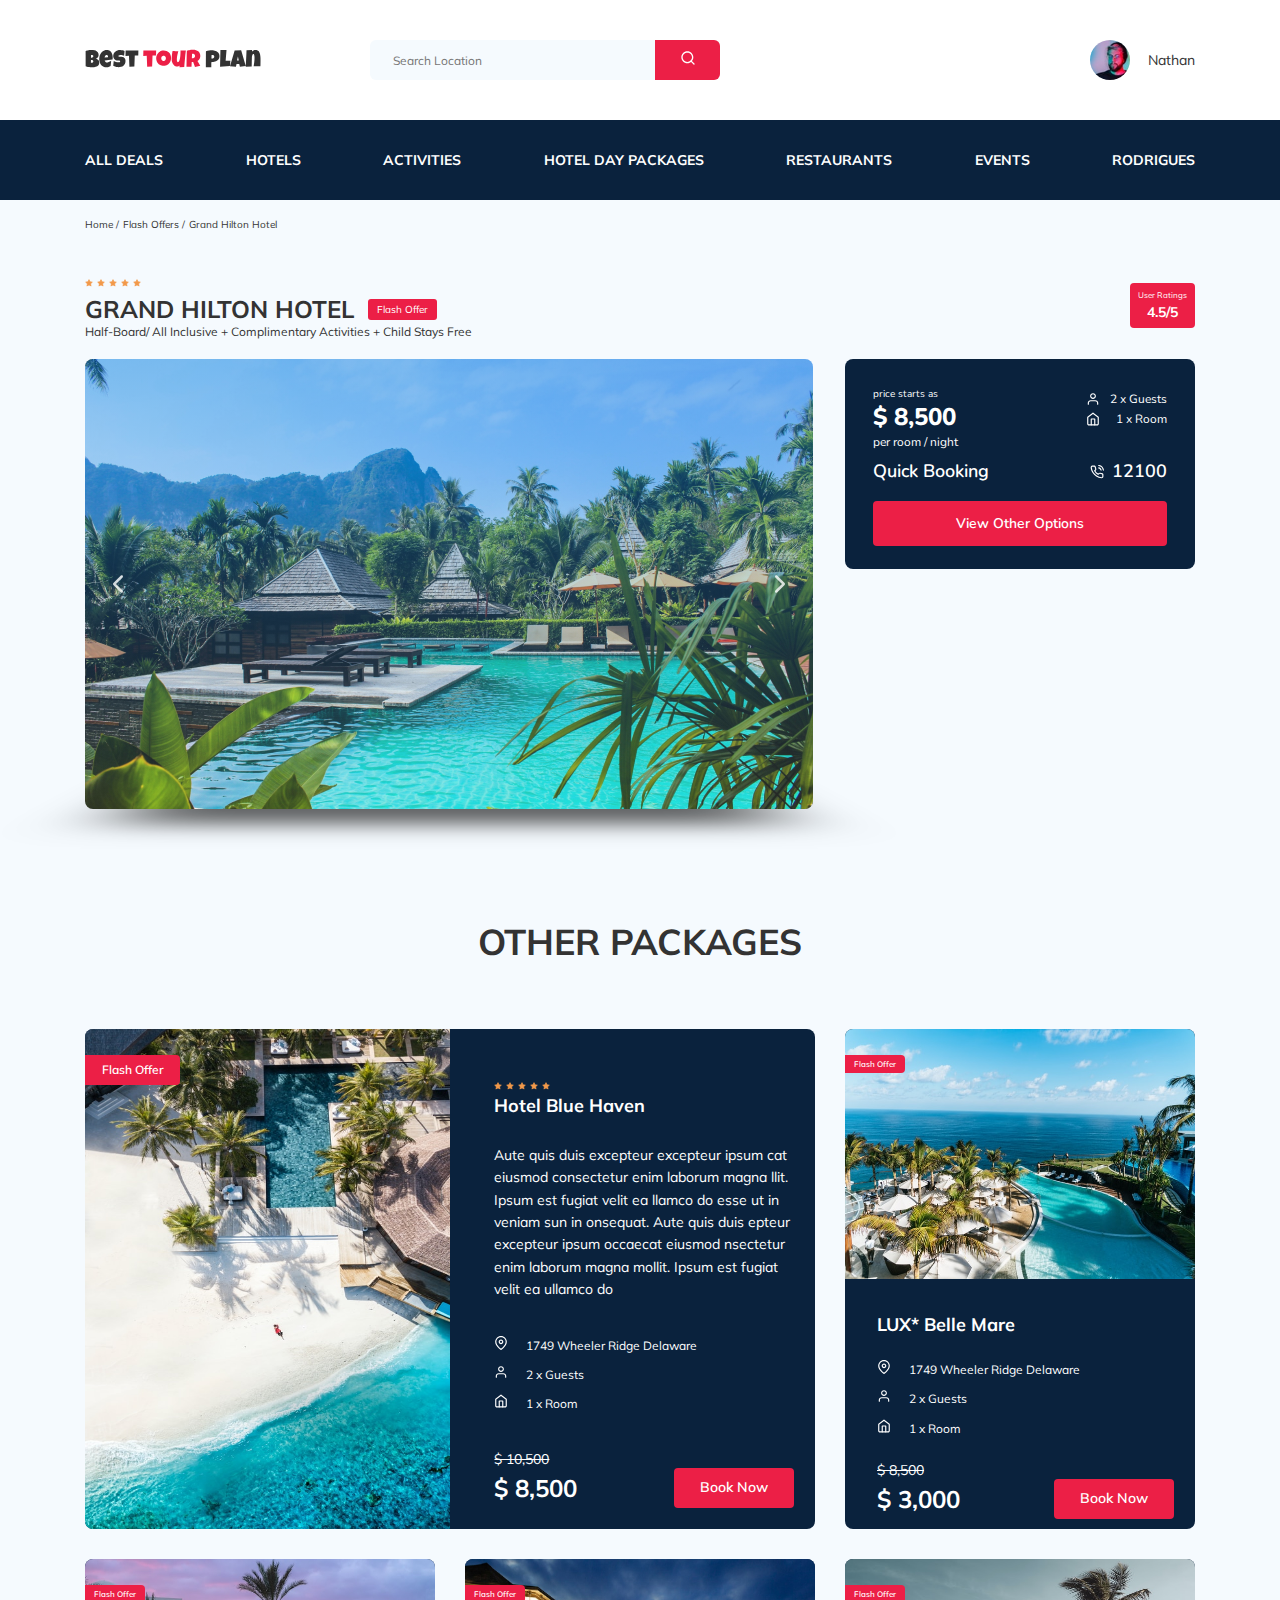
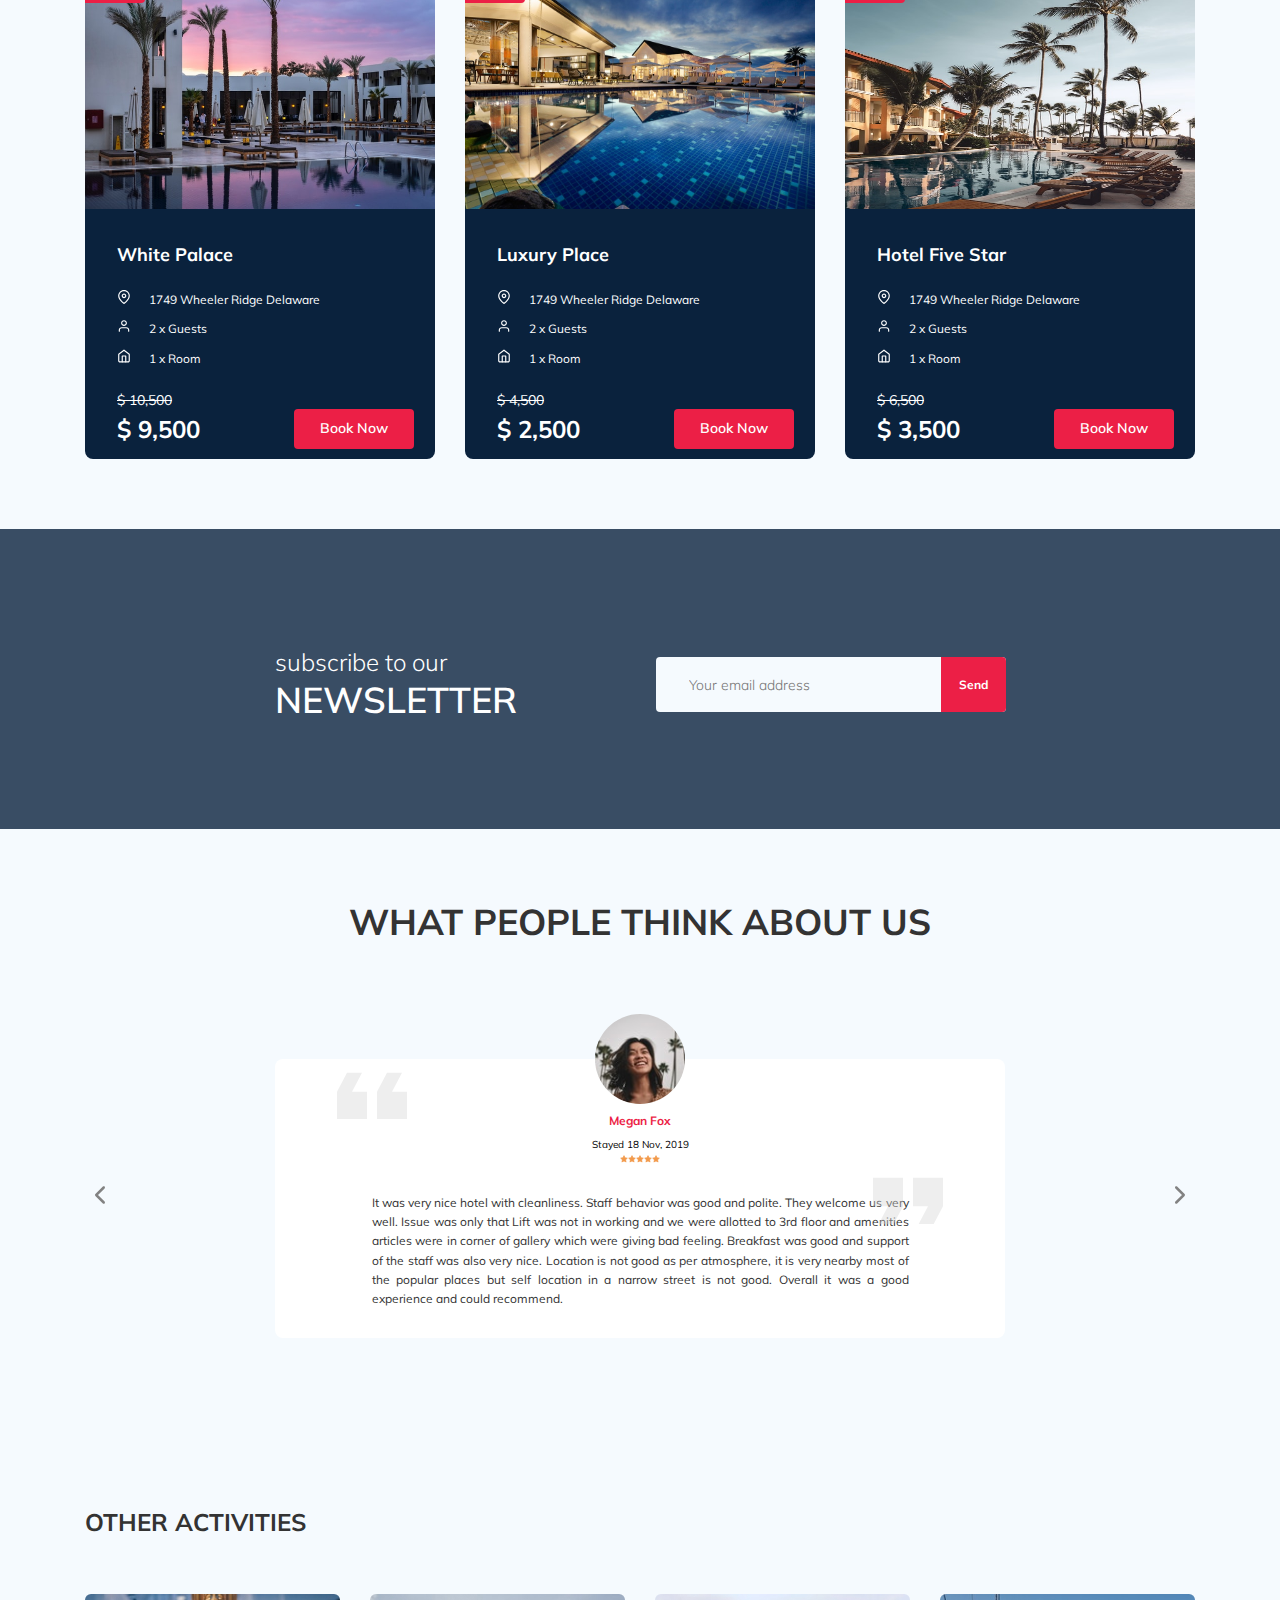
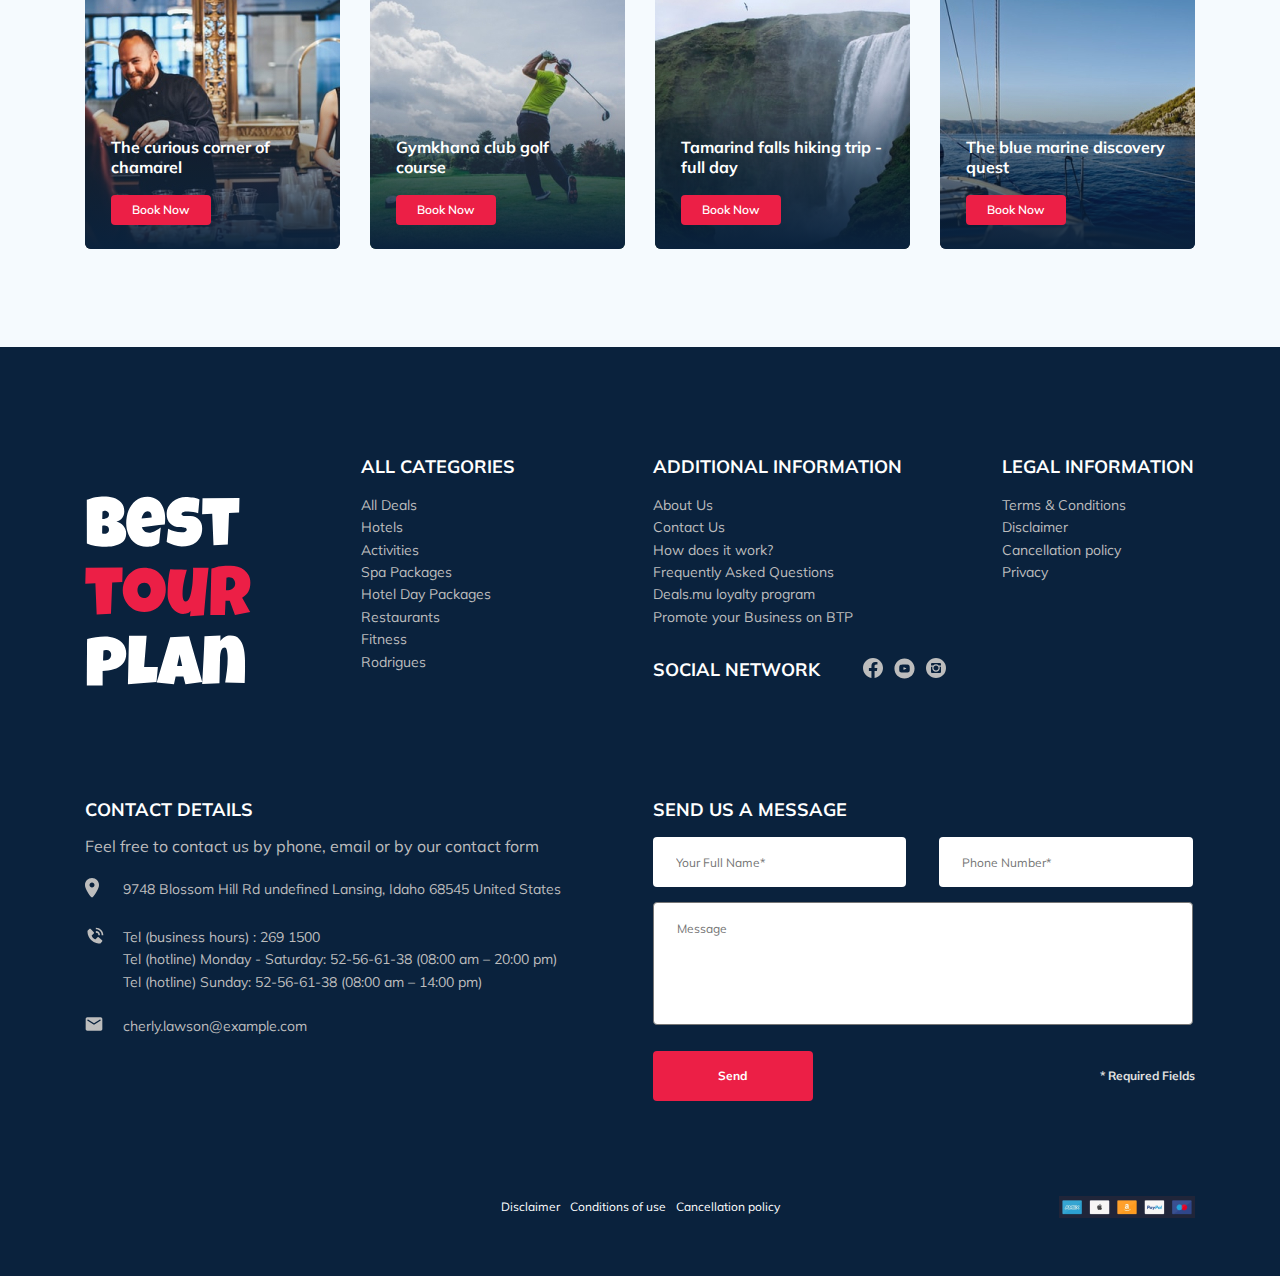
==== index.html @ 3e88f9c0 "create: created PHP mailer for newsletter subscr." ====
<!DOCTYPE html>
<html lang="en">
<head>
  <meta charset="UTF-8">
  <meta http-equiv="X-UA-Compatible" content="IE=edge">
  <meta name="viewport" content="width=device-width, initial-scale=1.0">
  <title>Best Tour Plan - Hotel booking</title>
  <link rel="preconnect" href="https://fonts.googleapis.com">
  <link rel="preconnect" href="https://fonts.gstatic.com" crossorigin>
  <link
    href="https://fonts.googleapis.com/css2?family=Comfortaa&family=Luckiest+Guy&family=Mulish:wght@300;400;600;700&family=Nunito:wght@400;600&display=swap"
    rel="stylesheet">
    <link rel="stylesheet" href="css/normalize.css">
    <link rel="stylesheet" href="css/swiper-bundle.min.css">
    <link rel="stylesheet" href="css/style.css">
</head>
<body>
  <header class="navbar navbar__mobile_fixed">
    <div class="container">
      <div class="navbar-top">
        <a href="index.html" class="logo">
          <img src="/img/horizontal-logo.svg" 
          alt="Logo: Best tour plan"  
          class="logo__image">
        </a>
        <form action="#" class="search navbar__search navbar__search--mobile_hidden">
          <input type="text" class="search__input" placeholder="Search Location">
          <button class="search__button">
            <img src="img/search.svg" alt="Icon: search" >
          </button>
        </form>
        <a href="#" class="user navbar__user navbar__user--mobile_hidden">
          <img src="img/user-avatar.jpg" alt="avatar: Nathan" class="user__avatar" >
          <span class="user__Name">Nathan</span>
        </a>
        <!-- /.user -->
        <button class="menu-button navbar__menu-button">
          <span class="menu-button__line"></span>
          <span class="menu-button__line"></span>
          <span class="menu-button__line"></span>
        </button>
      </div>
      <!-- /.navbar-top -->      
    </div>
    <!-- /.container -->
    <div class="navbar-bottom">
      <div class="container">
        <nav class="navbar-nav">
          <ul class="navbar-menu">
            <li class="navbar-menu__item navbar-menu__item--mobile_visible">
              <a href="#" class="user navbar__user navbar__user--mobile_visible">
                <img src="img/user-avatar.jpg" alt="avatar: Nathan" class="user__avatar">
                <span class="user__Name user__Name--mobile-menu">Nathan</span>
              </a>
            </li>
            <li class="navbar-menu__item navbar-menu__item--mobile_visible">
              <form action="#" class="search navbar__search navbar__search--mobile">
                <input type="text" class="search__input" placeholder="Search Location">
                <button class="search__button">
                  <img src="img/search.svg" alt="Icon: search">
                </button>
              </form>
            </li>
            <li class="navbar-menu__item"><a href="#" class="navbar-menu__link">All Deals</a></li>
            <li class="navbar-menu__item"><a href="#" class="navbar-menu__link">Hotels</a></li>
            <li class="navbar-menu__item"><a href="#" class="navbar-menu__link">Activities</a></li>
            <li class="navbar-menu__item"><a href="#" class="navbar-menu__link">Hotel Day Packages</a></li>
            <li class="navbar-menu__item"><a href="#" class="navbar-menu__link">Restaurants</a></li>
            <li class="navbar-menu__item"><a href="#" class="navbar-menu__link">Events</a></li>
            <li class="navbar-menu__item"><a href="#" class="navbar-menu__link">Rodrigues</a></li>
          </ul>
        </nav>
      </div>
    </div>
    <!-- /.navbar-bottom -->
  </header>
  <div class="container">
    <div class="breadcrump">
      <ul class="breadcrump-list">
        <li class="breadcrump-list__item">
          <a href="#" class="breadcrump-list__link">Home</a>
        </li>
        <li class="breadcrump-list__item">
          <a href="#" class="breadcrump-list__link">Flash Offers</a>
        </li>
        <li class="breadcrump-list__item">
          Grand Hilton Hotel
        </li>
      </ul>
    </div>
    <!-- /.breadcrump -->
    <section class="hotel">
      <div class="container hotel-container">
        <div class="hotel-info">
          <div class="hotel-info__text">
            <div class="hotel-wrapper">
              <div class="stars">
                <img src="/img/star.svg" alt="star">
                <img src="/img/star.svg" alt="star">
                <img src="/img/star.svg" alt="star">
                <img src="/img/star.svg" alt="star">
                <img src="/img/star.svg" alt="star">
              </div>
              <!-- /.stars -->
              <h1 class="hotel-name hotel-info__name">GRAND HILTON HOTEL</h1>
              <span class="offer hotel-info__offer">Flash Offer</span>              
            </div>
            <!-- /.hotel-wrapper -->
            <p class="hotel-description">Half-Board/ All Inclusive + Complimentary Activities + Child Stays Free</p>
          </div>
          <!-- /.hotel-info__text -->
          <div class="rating hotel-info__rating">
            <span class="rating-text">User Ratings</span>
            <span class="rating-count">4.5/5</span>
          </div>
          <!-- /.rating hotel-info__rating -->
        </div>
        <!-- /.hotel-info -->
        <div class="hotel-grid">
            <!-- Slider main container -->
            <div class="swiper hotel-slider hotel__slider">
              <!-- Additional required wrapper -->
              <div class="swiper-wrapper">
                <!-- Slides -->
                <div class="swiper-slide hotel-slider__item">
                  <img src="/img/slide-1.jpg" alt="slide" class="hotel-slider__img">
                </div>
                <div class="swiper-slide hotel-slider__item">
                  <img src="/img/slide-2.jpg" alt="slide" class="hotel-slider__img">
                </div>
                <div class="swiper-slide hotel-slider__item">
                  <img src="/img/slide-3.jpg" alt="slide" class="hotel-slider__img">
                </div>
                <div class="swiper-slide hotel-slider__item">
                  <img src="/img/slide-4.jpg" alt="slide" class="hotel-slider__img">
                </div>
                <div class="swiper-slide hotel-slider__item">
                  <img src="/img/slide-5.jpg" alt="slide" class="hotel-slider__img">
                </div>
              </div>            
              <!-- If we need navigation buttons -->
              <button class="hotel-slider__button hotel-slider__button--prev"></button>
              <button class="hotel-slider__button hotel-slider__button--next"></button>
            </div>
            <!-- ./swiper -->
            <div class="hotel-right">
              <div class="booking">
                <div class="booking__info">
                  <div class="booking__price">
                    <span class="booking__start">price starts as</span>
                    <strong class="booking__pricetag">$ 8,500</strong>
                    <span class="booking__per-room">per room / night</span>
                  </div>
                  <!-- /.booking__price -->
                  <div class="booking__room">
                    <div class="booking__details">
                      <img src="/img/user.svg" alt="icon: user" class="booking__icon">
                      <span class="booking__description">2 x Guests</span>
                    </div>
                    <div class="booking__details">
                      <img src="/img/home.svg" alt="icon: home" class="booking__icon">
                      <span class="booking__description">1 x Room</span>
                    </div>
                  </div>
                  <!-- /.booking__room -->
                </div>
                <!-- /.booking__info -->
                <div class="booking__call-center">
                  <span class="booking__heading">Quick Booking</span>
                  <a href="tel:12100" class="booking__number">
                    <img src="/img/phone-call.svg" alt="icon: phone">
                    <span class="booking__num">12100</span>
                  </a>
                </div>
                <!-- /.booking__call-center -->
                <button class="button booking__button">View Other Options</button>
              </div>
              <!-- /.booking -->
              <div class="map">
                <iframe
                  src="https://www.google.com/maps/embed?pb=!1m18!1m12!1m3!1d253137.8218412511!2d79.76397267862188!3d7.5445809909573!2m3!1f0!2f0!3f0!3m2!1i1024!2i768!4f13.1!3m3!1m2!1s0x3ae2c96110de8289%3A0x3fd7668bc2d85eb9!2sGrand%20Hilton%20Hotel!5e0!3m2!1sru!2sru!4v1665127250772!5m2!1sru!2sru"
                  width="100%" height="213" style="border:0;" allowfullscreen="" loading="lazy"
                  referrerpolicy="no-referrer-when-downgrade"></iframe>
              </div>
              <!-- /.map -->
            </div>
            <!-- /.hotel-right -->
          </div>
          <!-- /.hotel-grid -->
          
        </div>
        <!-- /.container hotel-container -->
    </section>
    <!-- /.hotel -->    
  </div>
  <!-- /.container --> 
  <section class="other-packages">
    <div class="container">
      <div class="packages">
        <h2 class="packages-title">other packages</h2>
        <div class="packages-wrapper">
          <div class="packages-element packages-double">
            <div class="packages-double__imagewrapper">              
            </div>
            <img src="/img/offer-1.jpg" alt="Flash Offer img" class="packages-double__big-image">
            <div class="packages-double__information">
              <div class="packages-double__stars">
                <img src="/img/star.svg" alt="star">
                <img src="/img/star.svg" alt="star">
                <img src="/img/star.svg" alt="star">
                <img src="/img/star.svg" alt="star">
                <img src="/img/star.svg" alt="star">
              </div>              
              <!-- /.packages-double__stars -->
              <h3 class="packages-double__title">Hotel Blue Haven</h3>
              <p class="packages-double__description">Aute quis duis excepteur excepteur ipsum cat eiusmod consectetur enim laborum magna llit. Ipsum est fugiat velit ea
              llamco do esse ut in veniam sun in onsequat. Aute quis duis epteur excepteur ipsum occaecat eiusmod nsectetur enim
              laborum magna mollit. Ipsum est fugiat velit ea ullamco do</p>
              <div class="packages-double__room">
                <div class="packages-element__details">
                  <img src="/img/map-pin.svg" alt="icon: user" class="packages-element__icon">
                  <span class="packages-element__text">1749 Wheeler Ridge Delaware</span>
                </div>
                <div class="packages-element__details">
                  <img src="/img/user.svg" alt="icon: user" class="packages-element__icon">
                  <span class="packages-element__text">2 x Guests</span>
                </div>
                <div class="packages-element__details">
                  <img src="/img/home.svg" alt="icon: home" class="packages-element__icon">
                  <span class="packages-element__text">1 x Room</span>
                </div>
              </div>
              <!-- /.packages-double__room -->
              <span class="packages-element__old-price">$ 10,500</span>
              <div class="packages-element__bookNow">
                <span class="packages-element__price">$ 8,500</span>
                <button class="packages-element__button">Book Now</button>
              </div>
              <!-- /.packages-element__bookNow -->
            </div>
            <!-- /.packages-double__information -->
          </div>
          <!-- /.packages-element packages-double -->
          <div class="packages-element packages-brief">
            <div class="package-brief__imgwrapper">
              <img src="/img/offer-2.jpg" alt="Flash Offer img" class="packages-brief__image">
            </div>            
            <div class="packages-brief__information">
              <div class="packages-brief__stars">
                <img src="/img/star.svg" alt="star">
                <img src="/img/star.svg" alt="star">
                <img src="/img/star.svg" alt="star">
                <img src="/img/star.svg" alt="star">
                <img src="/img/star.svg" alt="star">
              </div>
              <!-- /.packages-brief__stars -->
              <h3 class="packages-brief__title">LUX* Belle Mare</h3>
              <p class="packages-brief__description">Aute quis duis excepteur excepteur ipsum cat eiusmod consectetur enim laborum
                magna llit. Ipsum est fugiat velit ea
                llamco do esse ut in veniam sun in onsequat. Aute quis duis epteur excepteur ipsum occaecat eiusmod nsectetur enim
                laborum magna mollit. Ipsum est fugiat velit ea ullamco do</p>
              <div class="packages-brief__room">
                <div class="packages-element__details">
                  <img src="/img/map-pin.svg" alt="icon: user" class="packages-element__icon">
                  <span class="packages-element__text">1749 Wheeler Ridge Delaware</span>
                </div>
                <div class="packages-element__details">
                  <img src="/img/user.svg" alt="icon: user" class="packages-element__icon">
                  <span class="packages-element__text">2 x Guests</span>
                </div>
                <div class="packages-element__details">
                  <img src="/img/home.svg" alt="icon: home" class="packages-element__icon">
                  <span class="packages-element__text">1 x Room</span>
                </div>
              </div>
              <!-- /.packages-brief__room -->
              <span class="packages-element__old-price">$ 8,500</span>
              <div class="packages-element__bookNow">
                <span class="packages-element__price">$ 3,000</span>
                <button class="packages-element__button">Book Now</button>
              </div>
              <!-- /.packages-element__bookNow -->
            </div>
            <!-- /.packages-brief__information -->
          </div>
          <div class="packages-element packages-brief">
            <div class="package-brief__imgwrapper">
              <img src="/img/offer-3.jpg" alt="Flash Offer img" class="packages-brief__image">
            </div>                        
            <div class="packages-brief__information">
              <div class="packages-brief__stars">
                <img src="/img/star.svg" alt="star">
                <img src="/img/star.svg" alt="star">
                <img src="/img/star.svg" alt="star">
                <img src="/img/star.svg" alt="star">
                <img src="/img/star.svg" alt="star">
              </div>
              <!-- /.packages-brief__stars -->
              <h3 class="packages-brief__title">White Palace</h3>
              <p class="packages-brief__description">Aute quis duis excepteur excepteur ipsum cat eiusmod consectetur enim laborum
                magna llit. Ipsum est fugiat velit ea
                llamco do esse ut in veniam sun in onsequat. Aute quis duis epteur excepteur ipsum occaecat eiusmod nsectetur enim
                laborum magna mollit. Ipsum est fugiat velit ea ullamco do</p>
              <div class="packages-brief__room">
                <div class="packages-element__details">
                  <img src="/img/map-pin.svg" alt="icon: user" class="packages-element__icon">
                  <span class="packages-element__text">1749 Wheeler Ridge Delaware</span>
                </div>
                <div class="packages-element__details">
                  <img src="/img/user.svg" alt="icon: user" class="packages-element__icon">
                  <span class="packages-element__text">2 x Guests</span>
                </div>
                <div class="packages-element__details">
                  <img src="/img/home.svg" alt="icon: home" class="packages-element__icon">
                  <span class="packages-element__text">1 x Room</span>
                </div>
              </div>
              <!-- /.packages-brief__room -->
              <span class="packages-element__old-price">$ 10,500</span>
              <div class="packages-element__bookNow">
                <span class="packages-element__price">$ 9,500</span>
                <button class="packages-element__button">Book Now</button>
              </div>
              <!-- /.packages-element__bookNow -->
            </div>
            <!-- /.packages-brief__information -->
          </div>
          <div class="packages-element packages-brief">
            <div class="package-brief__imgwrapper">
              <img src="/img/offer-4.jpg" alt="Flash Offer img" class="packages-brief__image">
            </div>            
            <div class="packages-brief__information">
              <div class="packages-brief__stars">
                <img src="/img/star.svg" alt="star">
                <img src="/img/star.svg" alt="star">
                <img src="/img/star.svg" alt="star">
                <img src="/img/star.svg" alt="star">
                <img src="/img/star.svg" alt="star">
              </div>
              <!-- /.packages-brief__stars -->
              <h3 class="packages-brief__title">Luxury Place</h3>
              <p class="packages-brief__description">Aute quis duis excepteur excepteur ipsum cat eiusmod consectetur enim laborum
                magna llit. Ipsum est fugiat velit ea
                llamco do esse ut in veniam sun in onsequat. Aute quis duis epteur excepteur ipsum occaecat eiusmod nsectetur enim
                laborum magna mollit. Ipsum est fugiat velit ea ullamco do</p>
              <div class="packages-brief__room">
                <div class="packages-element__details">
                  <img src="/img/map-pin.svg" alt="icon: user" class="packages-element__icon">
                  <span class="packages-element__text">1749 Wheeler Ridge Delaware</span>
                </div>
                <div class="packages-element__details">
                  <img src="/img/user.svg" alt="icon: user" class="packages-element__icon">
                  <span class="packages-element__text">2 x Guests</span>
                </div>
                <div class="packages-element__details">
                  <img src="/img/home.svg" alt="icon: home" class="packages-element__icon">
                  <span class="packages-element__text">1 x Room</span>
                </div>
              </div>
              <!-- /.packages-brief__room -->
              <span class="packages-element__old-price">$ 4,500</span>
              <div class="packages-element__bookNow">
                <span class="packages-element__price">$ 2,500</span>
                <button class="packages-element__button">Book Now</button>
              </div>
              <!-- /.packages-element__bookNow -->
            </div>
            <!-- /.packages-brief__information -->
          </div>
          <div class="packages-element packages-brief">
            <div class="package-brief__imgwrapper">
              <img src="/img/offer-5.jpg" alt="Flash Offer img" class="packages-brief__image">
            </div>            
            <div class="packages-brief__information">
              <div class="packages-brief__stars">
                <img src="/img/star.svg" alt="star">
                <img src="/img/star.svg" alt="star">
                <img src="/img/star.svg" alt="star">
                <img src="/img/star.svg" alt="star">
                <img src="/img/star.svg" alt="star">
              </div>
              <!-- /.packages-brief__stars -->
              <h3 class="packages-brief__title">Hotel Five Star</h3>
              <p class="packages-brief__description">Aute quis duis excepteur excepteur ipsum cat eiusmod consectetur enim laborum
                magna llit. Ipsum est fugiat velit ea
                llamco do esse ut in veniam sun in onsequat. Aute quis duis epteur excepteur ipsum occaecat eiusmod nsectetur enim
                laborum magna mollit. Ipsum est fugiat velit ea ullamco do</p>
              <div class="packages-brief__room">
                <div class="packages-element__details">
                  <img src="/img/map-pin.svg" alt="icon: user" class="packages-element__icon">
                  <span class="packages-element__text">1749 Wheeler Ridge Delaware</span>
                </div>
                <div class="packages-element__details">
                  <img src="/img/user.svg" alt="icon: user" class="packages-element__icon">
                  <span class="packages-element__text">2 x Guests</span>
                </div>
                <div class="packages-element__details">
                  <img src="/img/home.svg" alt="icon: home" class="packages-element__icon">
                  <span class="packages-element__text">1 x Room</span>
                </div>
              </div>
              <!-- /.packages-brief__room -->
              <span class="packages-element__old-price">$ 6,500</span>
              <div class="packages-element__bookNow">
                <span class="packages-element__price">$ 3,500</span>
                <button class="packages-element__button">Book Now</button>
              </div>
              <!-- /.packages-element__bookNow -->
            </div>
            <!-- /.packages-brief__information -->
          </div>        
        </div>
        <!-- /.packages-wrapper -->
      </div>
      <!-- /.packages -->
      
    </div>
    <!-- /.container -->
  </section>
  <!-- /.packages -->

  <section class="newsletter" data-parallax="scroll" data-image-src="../img/newsletter-bg.jpg">
    <div class="newsletter-wrapper"> 
      <h2 class="newsletter-title">
        subscribe to our
        <span class="newsletter-title__strong">
          newsletter
        </span>
      </h2>
      <!-- /.newsletter-title -->
      <form action="subscribe.php" method="post" class="subscribe newsletter__subscribe">
        <input type="text" class="subscribe__input" placeholder="Your email address" name="email">
        <button class="subscribe__button">
          Send
        </button>
      </form>
    </div>
    <!-- /.newsletter-wrapper -->
  </section>
  <!-- /.newsletter -->
  <section class="reviews">
    <div class="container">
      <h2 class="reviews__title">What people think about us</h2>
      <div class="swiper reviews-slider">
        <div class="swiper-wrapper">
          <!-- Slides -->
          <div class="swiper-slide">
            <div class="reviews-slider__item">
              <div class="reviews-slider__profile">
                <img src="img/reviews-avatar-1.jpg" alt="Photo: Megan Fox" class="reviews-slider__avatar">
                <h3 class="reviews-slider__username">Megan Fox</h3>                
                <span class="reviews-slider__date">Stayed 18 Nov, 2019</span>
                <div class="reviews-slider__rating">
                  <img src="/img/star.svg" alt="star">
                  <img src="/img/star.svg" alt="star">
                  <img src="/img/star.svg" alt="star">
                  <img src="/img/star.svg" alt="star">
                  <img src="/img/star.svg" alt="star">
                </div>
                <!-- /.reviews-slider__rating -->
              </div>
              <!-- /.reviews-slider__profile -->
              <p class="reviews-slider__text">
                It was very nice hotel with cleanliness. Staff behavior was good and polite. They welcome us very well. Issue was only
                that Lift was not in working and we were allotted to 3rd floor and amenities articles were in corner of gallery which
                were giving bad feeling. Breakfast was good and support of the staff was also very nice. Location is not good as per
                atmosphere, it is very nearby most of the popular places but self location in a narrow street is not good. Overall it
                was a good experience and could recommend.
              </p>
            </div>
            <!-- /.reviews-slider__item -->
          </div>
          <!-- /.swiper-slide -->
          <div class="swiper-slide">
            <div class="reviews-slider__item">
            <div class="reviews-slider__profile">
              <img src="img/reviews-avatar-2.jpg" alt="Photo: Brown McFloy" class="reviews-slider__avatar">
              <h3 class="reviews-slider__username">Brown McFloy</h3>
              <span class="reviews-slider__date">Stayed 15 Jan, 2020</span>
              <div class="reviews-slider__rating">
                <img src="/img/star.svg" alt="star">
                <img src="/img/star.svg" alt="star">
                <img src="/img/star.svg" alt="star">
                <img src="/img/star.svg" alt="star">
                <img src="/img/star.svg" alt="star">
              </div>
              <!-- /.reviews-slider__rating -->
            </div>
            <!-- /.reviews-slider__profile -->
            <p class="reviews-slider__text">
              Lorem, ipsum dolor sit amet consectetur adipisicing elit. Dolorem minus architecto expedita doloribus sed sapiente unde omnis rem, delectus aliquid reiciendis dicta quam! Dolores ex vero doloribus autem, eum eligendi iusto aspernatur veniam aut alias soluta rem ea, aperiam atque hic temporibus a? Adipisci deserunt deleniti alias aliquid repellat architecto illo. Placeat quo quaerat architecto, ea adipisci, dicta commodi explicabo beatae repellendus odit mollitia nostrum dolores expedita quae deleniti praesentium aperiam quidem nihil fugiat, a exercitationem. Atque tempore consequuntur pariatur rerum sequi, voluptatem temporibus odit sunt eius esse quam aut tenetur? Possimus dolorum aut iste praesentium nobis ipsa, dolorem reiciendis.
            </p>
          </div>
          <!-- /.reviews-slider__item -->
        </div>
        <!-- /.swiper-slide -->
          <div class="swiper-slide">
            <div class="reviews-slider__item">
              <div class="reviews-slider__profile">
                <img src="img/reviews-avatar-3.jpg" alt="Photo: Elizabette Grey" class="reviews-slider__avatar">
                <h3 class="reviews-slider__username">Elizabette Grey</h3>
                <span class="reviews-slider__date">Stayed 23 Aug, 2022</span>
                <div class="reviews-slider__rating">
                  <img src="/img/star.svg" alt="star">
                  <img src="/img/star.svg" alt="star">
                  <img src="/img/star.svg" alt="star">
                  <img src="/img/star.svg" alt="star">
                  <img src="/img/star.svg" alt="star">
                </div>
                <!-- /.reviews-slider__rating -->
              </div>
              <!-- /.reviews-slider__profile -->
              <p class="reviews-slider__text">
                Lorem ipsum dolor sit amet consectetur, adipisicing elit. Sapiente provident dicta culpa dignissimos ullam cum, aliquam totam temporibus accusantium optio amet laborum nostrum error cupiditate recusandae illum quos perspiciatis animi cumque assumenda unde quis impedit maxime sint. Sapiente, fugit sequi placeat vero minima dolorem porro excepturi, rerum totam aperiam quam consectetur hic asperiores odit eius, voluptates libero nesciunt maxime omnis.
              </p>
            </div>
            <!-- /.reviews-slider__item -->
          </div>
          <!-- /.swiper-slide -->          
        </div>
        <!-- /.swiper-wrapper -->
        <!-- If we need navigation buttons -->
        <button class="reviews-slider__button reviews-slider__button--prev"></button>
        <button class="reviews-slider__button reviews-slider__button--next"></button>
      </div>
      <!-- /.reviews-slider -->
    </div>
    <!-- /.container -->
  </section>
  <!-- /.reviews -->
  <section class="activities">
    <div class="container">
      <h2 class="activities__title">Other Activities</h2>
      <div class="activities-wrapper">
        <div class="card card__item">
          <img src="img/activity-1.jpg" alt="The curious corner of chamarel" class="card__image">
          <h3 class="card__title">The curious corner of chamarel</h3>
          <button class="card__button">Book Now</button>
        </div>
        <!-- /.card -->
        <div class="card card__item">
          <img src="img/activity-2.jpg" alt="Gymkhana club golf course" class="card__image">
          <h3 class="card__title">Gymkhana club golf course</h3>
          <button class="card__button">Book Now</button>
        </div>
        <!-- /.card -->
        <div class="card card__item">
          <img src="img/activity-3.jpg" alt="Tamarind falls hiking trip - full day" class="card__image">
          <h3 class="card__title">Tamarind falls hiking trip - full day</h3>
          <button class="card__button">Book Now</button>
        </div>
        <!-- /.card -->
        <div class="card card__item">
          <img src="img/activity-4.jpg" alt="The blue marine discovery quest" class="card__image">
          <h3 class="card__title">The blue marine discovery quest</h3>
          <button class="card__button">Book Now</button>
        </div>
        <!-- /.card -->        
      </div>
      <!-- /.activities-wrapper -->
    </div>
    <!-- /.container -->
  </section>
  <!-- /.activities -->
  <footer class="footer">
    <div class="container footer__container">
      <div class="footer-wrapper">
        <img src="/img/vertical-logo.svg" alt="Logo: Best Tour Plan" class="footer__logo">
        <div class="footer__list footer__categories">
          <h3 class="footer__title">All categories</h3>
          <ul class="footer__ul">
            <li class="footer__item"><a href="#" class="footer__link">All Deals</a></li>
            <li class="footer__item"><a href="#" class="footer__link">Hotels</a></li>
            <li class="footer__item"><a href="#" class="footer__link">Activities</a></li>
            <li class="footer__item"><a href="#" class="footer__link">Spa Packages</a></li>
            <li class="footer__item"><a href="#" class="footer__link">Hotel Day Packages</a></li>
            <li class="footer__item"><a href="#" class="footer__link">Restaurants</a></li>
            <li class="footer__item"><a href="#" class="footer__link">Fitness</a></li>
            <li class="footer__item"><a href="#" class="footer__link">Rodrigues</a></li>
          </ul>
        </div>
        <!-- /.footer__list -->
        <div class="footer__list footer__additional">
          <h3 class="footer__title">ADDITIONAL INFORMATION</h3>
          <ul class="footer__ul">
            <li class="footer__item"><a href="#" class="footer__link">About Us</a></li>
            <li class="footer__item"><a href="#" class="footer__link">Contact Us</a></li>
            <li class="footer__item"><a href="#" class="footer__link">How does it work?</a></li>
            <li class="footer__item"><a href="#" class="footer__link">Frequently Asked Questions</a></li>
            <li class="footer__item"><a href="#" class="footer__link">Deals.mu loyalty program</a></li>
            <li class="footer__item"><a href="#" class="footer__link">Promote your Business on BTP</a></li>            
          </ul>
        </div>
        <!-- /.footer__list -->
        <div class="footer__social-network">
          <h3 class="footer__title footer__title--inline">Social Network</h3>
          <div class="footer__social-links">
            <a href="#" class="footer__link"><img src="/img/facebook-icon.svg" alt="Facebook icon"></a>
            <a href="#" class="footer__link"><img src="/img/youtube-icon.svg" alt="Youtube icon"></a>
            <a href="#" class="footer__link"><img src="/img/instagram-icon.svg" alt="Instagram icon"></a>
          </div>
          <!-- /.footer__social-links -->
        </div>
        <!-- /.footer__social-network -->
        <div class="footer__list footer__legal">
          <h3 class="footer__title">Legal information</h3>
          <ul class="footer__ul">
            <li class="footer__item"><a href="#" class="footer__link">Terms & Conditions</a></li>
            <li class="footer__item"><a href="#" class="footer__link">Disclaimer</a></li>
            <li class="footer__item"><a href="#" class="footer__link">Cancellation policy</a></li>
            <li class="footer__item"><a href="#" class="footer__link">Privacy</a></li>
          </ul>
        </div>
        <!-- /.footer__list -->
        <div class="footer__contact-details">
          <h3 class="footer__title">Contact details</h3>
          <p class="footer__text">Feel free to contact us by phone, email or by our contact form</p>
          <ul class="footer__list">
            <li class="footer__item footer__contact-text">
              <div class="footer__icon">
                <img src="/img/map-pointer-icon.svg" alt="map">
              </div>
              9748 Blossom Hill Rd undefined Lansing, Idaho 68545 United States
            </li>
            <li class="footer__item footer__contact-text">
              <div class="footer__icon">
                <img src="/img/phone-footer.svg" alt="phone">
              </div>
              Tel (business hours) : 269 1500 <br>
              Tel (hotline) Monday - Saturday: 52-56-61-38 (08:00 am – 20:00 pm) <br>
              Tel (hotline) Sunday: 52-56-61-38 (08:00 am – 14:00 pm)
            </li>
            <li class="footer__item footer__contact-text">
              <div class="footer__icon">
                <img src="/img/email-icon.svg" alt="e-mail">
              </div>              
              <a class="footer__email" href="mailto:cherly.lawson@example.com">cherly.lawson@example.com</a>
            </li>
          </ul>
          <!-- /.footer__list -->
        </div>
        <!-- /.contact-details -->
        <div class="footer__send-message">
          <h3 class="footer__title">Send us a message</h3>
          <form action="send.php" method="post" class="footer__form">
            <div class="footer__required-fields">
              <input type="text" class="input footer__input" placeholder="Your Full Name*" name="name">
              <input type="text" class="input footer__input" placeholder="Phone Number*" name="phone">
            </div>            
            <textarea class="footer__message" cols="30" rows="10" placeholder="Message" name="message"></textarea>
            <div class="footer__send">
            <button class="button footer__button">Send</button>
            <span class="footer__info">* Required Fields</span>
            </div>
            <!-- /.footer__send -->
          </form>
        </div>
        <!-- /.footer__contact-form -->
        <nav class="disclaimer">
          <ul class="disclaimer__list">
            <li class="disclaimer__item"><a href="#" class="disclaimer__link">Disclaimer</a></li>
            <li class="disclaimer__item"><a href="#" class="disclaimer__link">Conditions of use</a></li>
            <li class="disclaimer__item"><a href="#" class="disclaimer__link">Cancellation policy</a></li>
          </ul>
        </nav>
        <!-- /.disclaimer -->
        <img src="/img/bank-cards.png" alt="Bank card" class="cards cards__block">
      </div>
      <!-- /.footer-wrapper -->
    </div>
    <!-- /.container -->
  </footer>
  <!-- /.footer -->
  <script src="js/swiper-bundle.min.js"></script> 
  <script src="js/main.js"></script>
  <script src="https://ajax.googleapis.com/ajax/libs/jquery/1.11.0/jquery.min.js"></script>
  <script src="js/parallax/parallax.js"></script>
</body>
</html>
---- css/style.css ----
* {
  box-sizing: border-box;
}

body {
  font-family: "Mulish", sans-serif;
  color: #333333;
  background-color: #F5FAFE;
}

.container {
  max-width: 1110px;
  margin: auto;
}

img {
  max-width: 100%;
}

.booking {
  font-family: "Nunito";
  font-style: normal;
}

.navbar {
  background-color: #fff;
}
.navbar-top {
  display: flex;
  align-items: center;
  padding-top: 40px;
  padding-bottom: 40px;
  justify-content: space-between;
}
.navbar__menu-button {
  display: none;
}
.navbar__search {
  margin-right: auto;
  margin-left: 108px;
}
.navbar-bottom {
  background-color: #0A223D;
}
.navbar-menu {
  list-style-type: none;
  margin: 0;
  padding: 31px 0;
  color: #FFFFFF;
  display: flex;
  align-items: center;
  justify-content: space-between;
  font-weight: 700;
  font-size: 14px;
  line-height: 18px;
  text-transform: uppercase;
}
.navbar-menu__link {
  text-decoration: none;
  color: inherit;
}
.navbar-menu__item--mobile_visible {
  display: none;
}

.logo {
  width: 177px;
}

.search {
  display: flex;
  position: relative;
  overflow: hidden;
  border-radius: 6px;
  height: 40px;
}
.search__input {
  width: 350px;
  height: 100%;
  padding-left: 23px;
  padding-right: 75px;
  border: none;
  font-size: 12px;
  line-height: 15px;
  background-color: #F5FAFE;
}
.search__button {
  position: absolute;
  width: 65px;
  height: 100%;
  border: none;
  top: 0;
  right: 0;
  background-color: #EC1F46;
}

.user {
  display: flex;
  align-items: center;
  text-decoration: none;
  color: #333333;
}
.user__avatar {
  -o-object-fit: cover;
     object-fit: cover;
  width: 40px;
  height: 40px;
  border-radius: 50%;
}
.user__Name {
  font-size: 14px;
  line-height: 18px;
  margin-left: 18px;
}

.breadcrump-list {
  list-style-type: none;
  padding: 18px 0;
  margin: 0;
  display: flex;
  align-items: center;
}
.breadcrump-list__link {
  text-decoration: none;
  color: inherit;
}
.breadcrump-list__item {
  font-size: 10px;
  line-height: 13px;
}
.breadcrump-list__item:not(:last-child)::after {
  content: "/";
  margin-right: 4px;
}

.hotel {
  padding-top: 23px;
  padding-bottom: 70px;
}
.hotel__slider {
  margin-left: 0;
}
.hotel-name {
  margin-top: 4px;
  margin-bottom: 0;
  font-size: 24px;
  line-height: 30px;
}
.hotel-info {
  display: flex;
  align-items: center;
  justify-content: space-between;
  padding-bottom: 20px;
}
.hotel-info__offer {
  margin-left: 14px;
  margin-top: 4px;
}
.hotel-wrapper {
  display: flex;
  flex-wrap: wrap;
  align-items: center;
}
.hotel-description {
  margin: 0;
  font-size: 12px;
  line-height: 15px;
}
.hotel-grid {
  display: flex;
  justify-content: space-between;
}
.hotel-right {
  display: flex;
  flex-direction: column;
  justify-content: space-between;
}
.hotel-slider {
  max-width: 728px;
  height: 450px;
}
.hotel-slider__item {
  width: 100%;
  height: 100%;
  position: relative;
  border-radius: 8px;
  overflow: hidden;
}
.hotel-slider__item:after {
  content: "";
  position: absolute;
  width: 100%;
  height: 100%;
  top: 0;
  bottom: 0;
  left: 0;
  right: 0;
  background: linear-gradient(180deg, rgba(0, 122, 223, 0.48) 0%, rgba(255, 255, 255, 0.128) 100%);
  z-index: 10;
}
.hotel-slider__button {
  position: absolute;
  top: 0;
  z-index: 99;
  width: 30px;
  height: 30px;
  border: none;
  top: 50%;
  transform: translateY(-50%);
  cursor: pointer;
  background-repeat: no-repeat;
  background-position: center;
  background-size: 10px;
  background-color: transparent;
}
.hotel-slider__button--next {
  right: 18px;
  background-image: url(../img/arrow-right.svg);
}
.hotel-slider__button--prev {
  left: 18px;
  background-image: url(../img/arrow-left.svg);
}

.stars {
  flex-basis: 100%;
}

.offer {
  font-size: 10px;
  line-height: 13px;
  padding: 4px 9px;
  background-color: #EC1F46;
  border-radius: 3px;
  color: #FFFFFF;
}

.rating {
  width: 65px;
  height: 45px;
  text-align: center;
  background-color: #EC1F46;
  color: #FFFFFF;
  border-radius: 4px;
}
.rating-text {
  font-size: 8px;
  line-height: 10px;
}
.rating-count {
  font-size: 14px;
  line-height: 18px;
  font-weight: bold;
}
.rating-slide__img {
  -o-object-fit: cover;
     object-fit: cover;
  width: 100%;
  height: 100%;
}

.booking {
  background-color: #0A223D;
  width: 350px;
  height: 210px;
  border-radius: 8px;
  color: #FFFFFF;
  padding: 28px;
}
.booking__info {
  display: flex;
  justify-content: space-between;
  margin-bottom: 9px;
}
.booking__price {
  display: flex;
  flex-direction: column;
}
.booking__start {
  font-weight: 400;
  font-size: 10px;
  line-height: 14px;
}
.booking__pricetag {
  font-weight: 800;
  font-size: 24px;
  line-height: 33px;
}
.booking__per-room {
  font-weight: 400;
  font-size: 12px;
  line-height: 16px;
}
.booking__room {
  min-width: 81px;
}
.booking__details {
  display: flex;
  align-items: center;
  justify-content: space-between;
  margin: 4px 0;
}
.booking__description {
  margin-left: 9px;
  font-weight: 400;
  font-size: 12px;
  line-height: 16px;
}
.booking__call-center {
  display: flex;
  align-items: center;
  justify-content: space-between;
  margin-bottom: 17px;
}
.booking__heading {
  font-weight: 600;
  font-size: 18px;
  line-height: 25px;
}
.booking__number {
  display: flex;
  align-items: center;
  justify-content: space-between;
  text-decoration: none;
  color: inherit;
}
.booking__num {
  font-weight: 600;
  font-size: 18px;
  line-height: 25px;
  margin-left: 8px;
}
.booking__button {
  width: 100%;
  min-height: 45px;
  background-color: #EC1F46;
  border: none;
  border-radius: 4px;
  color: #FFFFFF;
  font-weight: 600;
  font-size: 14px;
  line-height: 19px;
  cursor: pointer;
}

.map {
  width: 347px;
  height: 213px;
  border-radius: 10px;
  overflow: hidden;
}

.newsletter {
  display: flex;
  justify-content: center;
  position: relative;
  width: 100%;
  /* background-image: url(../img/newsletter-bg.jpg) */
  background-repeat: no-repeat;
  background-size: cover;
  background-position: center;
  padding: 98px 0 87px 0;
}
.newsletter:before {
  content: "";
  position: absolute;
  top: 0;
  left: 0;
  right: 0;
  bottom: 0;
  width: 100%;
  height: 100%;
  background-color: rgba(10, 34, 61, 0.8);
  background-size: cover;
}
.newsletter-wrapper {
  position: relative;
  display: flex;
  align-items: center;
  justify-content: space-between;
  width: 731px;
  margin: auto;
  color: #FFFFFF;
}
.newsletter-title {
  font-weight: 300;
  font-size: 24px;
  line-height: 30px;
}
.newsletter-title__strong {
  display: block;
  font-weight: 600;
  font-size: 36px;
  line-height: 45px;
  text-transform: uppercase;
}

.subscribe {
  display: flex;
  position: relative;
  border-radius: 4px;
  overflow: hidden;
  height: 55px;
}
.subscribe__input {
  width: 350px;
  height: 100%;
  padding-left: 33px;
  padding-right: 75px;
  border: none;
  font-weight: 300;
  font-size: 14px;
  line-height: 18px;
  background-color: #F5FAFE;
}
.subscribe__button {
  position: absolute;
  right: 0;
  top: 0;
  min-width: 65px;
  height: 100%;
  border: none;
  background-color: #EC1F46;
  color: #FFFFFF;
  font-weight: 700;
  font-size: 12px;
  line-height: 15px;
  cursor: pointer;
}

.reviews {
  padding: 40px 0 70px 0;
}
.reviews__title {
  font-style: normal;
  font-weight: 700;
  font-size: 36px;
  line-height: 45px;
  text-align: center;
  text-transform: uppercase;
  margin-bottom: 70px;
}
.reviews-slider__item {
  position: relative;
  display: flex;
  flex-direction: column;
  align-items: center;
  max-width: 730px;
  margin: 45px auto 0;
  background-color: #fff;
  border-radius: 8px;
  padding: 0 62px 30px;
}
.reviews-slider__item:before {
  content: "";
  position: absolute;
  left: 62px;
  top: 13px;
  width: 70px;
  height: 47px;
  background-image: url(../img/quote-left.svg);
  background-repeat: no-repeat;
}
.reviews-slider__item:after {
  content: "";
  position: absolute;
  right: 62px;
  top: 118px;
  width: 70px;
  height: 47px;
  background-image: url(../img/quote-right.svg);
  background-repeat: no-repeat;
}
.reviews-slider__button {
  position: absolute;
  top: 50%;
  transform: translateY(-50%);
  width: 30px;
  height: 30px;
  background-repeat: no-repeat;
  background-size: 30px;
  background-position: center;
  border: none;
  background-color: transparent;
  cursor: pointer;
  z-index: 100;
}
.reviews-slider__button--prev {
  left: 0;
  background-image: url(../img/review-slider-arrow-left.svg);
}
.reviews-slider__button--next {
  right: 0;
  background-image: url(../img/review-slider-arrow-right.svg);
}
.reviews-slider__profile {
  display: flex;
  flex-direction: column;
  align-items: center;
  margin-top: -45px;
  margin-bottom: 30px;
}
.reviews-slider__avatar {
  width: 90px;
  height: 90px;
  border-radius: 50%;
  -o-object-fit: cover;
     object-fit: cover;
  margin-bottom: 9px;
}
.reviews-slider__username {
  margin-top: 0;
  font-style: normal;
  font-weight: 700;
  font-size: 12px;
  line-height: 15px;
  color: #EC1F46;
  margin-bottom: 10px;
}
.reviews-slider__date {
  font-style: normal;
  font-weight: 400;
  font-size: 10px;
  line-height: 13px;
  color: #000000;
  margin-bottom: 4px;
}
.reviews-slider__rating {
  display: flex;
  align-items: center;
}
.reviews-slider__text {
  max-width: 537px;
  font-style: normal;
  font-weight: 400;
  font-size: 12px;
  line-height: 160%;
  text-align: justify;
  margin: auto;
}

.activities {
  padding: 60px 0 98px 0;
}
.activities__title {
  font-style: normal;
  font-weight: 700;
  font-size: 24px;
  line-height: 30px;
  text-transform: uppercase;
  margin-top: 0;
  margin-bottom: 57px;
}
.activities-wrapper {
  display: flex;
  justify-content: space-between;
}

.card {
  position: relative;
  width: 255px;
  height: 255px;
  display: flex;
  flex-direction: column;
  align-items: flex-start;
}
.card::after {
  content: "";
  position: absolute;
  top: 0;
  left: 0;
  right: 0;
  bottom: 0;
  width: 100%;
  height: 100%;
  border-radius: 6px;
  background: linear-gradient(179.83deg, rgba(196, 196, 196, 0) 35.34%, #0A223D 99.85%);
  z-index: -1;
}
.card__image {
  position: absolute;
  border-radius: 6px;
  width: 100%;
  height: 100%;
  -o-object-fit: cover;
     object-fit: cover;
  overflow: hidden;
  z-index: -1;
}
.card__title {
  position: absolute;
  margin: 0;
  bottom: 72px;
  left: 26px;
  z-index: 1;
  color: #FFFFFF;
  font-weight: 700;
  font-size: 16px;
  line-height: 20px;
  width: 80%;
}
.card__button {
  position: absolute;
  bottom: 24px;
  left: 26px;
  min-width: 100px;
  height: 30px;
  cursor: pointer;
  z-index: 1;
  border: none;
  border-radius: 4px;
  background-color: #EC1F46;
  color: #FFFFFF;
  font-weight: 600;
  font-size: 12px;
  line-height: 16px;
}

.packages {
  padding-top: 40px;
  padding-bottom: 70px;
}
.packages-title {
  margin: 0 0 65px;
  font-weight: 700;
  font-size: 36px;
  line-height: 45px;
  text-align: center;
  text-transform: uppercase;
}
.packages-wrapper {
  display: grid;
  grid-template-columns: 1fr 1fr 1fr;
  grid-template-rows: 2;
  -moz-column-gap: 30px;
       column-gap: 30px;
  row-gap: 30px;
}
.packages-element {
  height: 500px;
  background-color: #0A223D;
  color: #FFFFFF;
  border-radius: 8px;
}
.packages-element__icon {
  margin-right: 14px;
}
.packages-element__text {
  font-weight: 400;
  font-size: 12px;
  line-height: 15px;
}
.packages-element__details {
  margin-bottom: 11px;
}
.packages-element__old-price {
  font-style: normal;
  font-weight: 400;
  font-size: 14px;
  line-height: 18px;
  -webkit-text-decoration-line: line-through;
          text-decoration-line: line-through;
}
.packages-element__bookNow {
  display: flex;
  justify-content: space-between;
  align-items: center;
}
.packages-element__price {
  font-weight: 700;
  font-size: 24px;
  line-height: 30px;
}
.packages-element__button {
  width: 120px;
  height: 40px;
  border-radius: 4px;
  border: none;
  background-color: #EC1F46;
  color: #FFFFFF;
  font-weight: 600;
  font-size: 14px;
  line-height: 19px;
  cursor: pointer;
}
.packages-double {
  grid-column-start: 1;
  grid-column-end: 3;
  display: flex;
  position: relative;
}
.packages-double:before {
  content: "Flash Offer";
  position: absolute;
  left: 0;
  top: 26px;
  width: 95px;
  height: 30px;
  border-radius: 0px 4px 4px 0px;
  font-style: normal;
  font-weight: 600;
  font-size: 12px;
  line-height: 30px;
  background-color: #EC1F46;
  text-align: center;
  vertical-align: center;
  z-index: 1;
}
.packages-double__big-image {
  width: 366px;
  height: 500px;
  border-radius: 8px 0px 0px 8px;
  z-index: 0;
}
.packages-double__information {
  padding: 46px 21px 30px 44px;
  width: 50%;
}
.packages-double__title {
  margin: 0 0 27px;
  font-style: normal;
  font-weight: 700;
  font-size: 18px;
  line-height: 23px;
}
.packages-double__description {
  font-style: normal;
  font-weight: 400;
  font-size: 14px;
  line-height: 160.6%;
  margin-bottom: 34px;
}
.packages-double__room {
  margin-bottom: 37px;
}
.packages-brief {
  display: flex;
  flex-direction: column;
  position: relative;
}
.packages-brief__imgwrapper {
  height: 250px;
}
.packages-brief:before {
  content: "Flash Offer";
  position: absolute;
  left: 0;
  top: 26px;
  width: 60px;
  height: 18px;
  border-radius: 0px 4px 4px 0px;
  font-style: normal;
  font-weight: 600;
  font-size: 8px;
  line-height: 18px;
  background-color: #EC1F46;
  text-align: center;
  vertical-align: center;
  z-index: 1;
}
.packages-brief__image {
  width: 100%;
  height: 250px;
  border-radius: 8px 8px 0px 0px;
  overflow: cover;
}
.packages-brief__information {
  padding: 0px 21px 25px 32px;
}
.packages-brief__stars {
  display: none;
}
.packages-brief__title {
  margin: 30px 0 23px;
  font-style: normal;
  font-weight: 700;
  font-size: 18px;
  line-height: 23px;
}
.packages-brief__description {
  display: none;
}
.packages-brief__room {
  margin-bottom: 24px;
}

.footer {
  background-color: #0A223D;
}
.footer-wrapper {
  padding-top: 108px;
  padding-bottom: 46px;
  display: grid;
  grid-template-rows: 4;
  grid-template-columns: repeat(4, minmax(-webkit-min-content, 1fr));
  grid-template-columns: repeat(4, minmax(min-content, 1fr));
  grid-auto-rows: minmax(70px, -webkit-min-content);
  grid-auto-rows: minmax(70px, min-content);
}
.footer__title {
  color: #FFFFFF;
  font-style: normal;
  font-weight: 700;
  font-size: 18px;
  line-height: 23px;
  text-transform: uppercase;
  margin: 0 0 16px 0;
}
.footer__title--inline {
  margin: 0 43px 0 0;
}
.footer__list {
  margin-bottom: 30px;
}
.footer__ul {
  padding: 0;
  margin: 0;
  list-style-type: none;
}
.footer__item {
  color: #BDBDBD;
  font-style: normal;
  font-weight: 400;
  font-size: 14px;
  line-height: 160%;
}
.footer__link {
  text-decoration: none;
  color: inherit;
}
.footer__logo {
  width: 166px;
  grid-row: 1/3;
  align-self: center;
}
.footer__categories {
  grid-row: 1/4;
}
.footer__additional {
  margin-left: 15px;
}
.footer__social-network {
  display: flex;
  grid-row: 2/4;
  grid-column: span 2;
  margin-left: 15px;
}
.footer__social-links {
  width: 83px;
  display: flex;
  justify-content: space-between;
}
.footer__legal {
  margin-left: 30%;
}
.footer__contact-details {
  grid-column: span 2;
}
.footer__contact-text {
  margin-bottom: 22px;
}
.footer__text {
  color: #BDBDBD;
  margin: 0 0 22px 0;
}
.footer__list {
  list-style-type: none;
  padding: 0;
}
.footer__email {
  text-decoration: none;
  color: inherit;
}
.footer__item {
  display: flex;
  /* margin-bottom: 22px */
}
.footer__icon {
  width: 20px;
  margin-right: 18px;
}
.footer__send-message {
  grid-column: span 2;
  margin-left: 15px;
}
.footer__required-fields {
  max-width: 540px;
  display: flex;
  justify-content: space-between;
}
.footer .input {
  background-color: #fff;
  flex-basis: 47%;
  /* width: 255px */
  height: 50px;
  border-radius: 4px;
  font-style: normal;
  font-weight: 400;
  font-size: 12px;
  line-height: 15px;
  border: none;
  padding: 0 23px;
  margin-bottom: 15px;
}
.footer__message {
  width: 540px;
  height: 123px;
  font-style: normal;
  font-weight: 400;
  font-size: 12px;
  line-height: 15px;
  margin-bottom: 22px;
  padding: 18px 23px;
  border-radius: 4px;
  resize: none;
}
.footer__send {
  display: flex;
  align-items: center;
  justify-content: space-between;
}
.footer__button {
  width: 160px;
  height: 50px;
  border: none;
  background-color: #EC1F46;
  color: #FFFFFF;
  font-weight: 700;
  font-size: 12px;
  line-height: 15px;
  border-radius: 4px;
  cursor: pointer;
}
.footer__info {
  color: #E0E0E0;
  font-style: normal;
  font-weight: 700;
  font-size: 12px;
  line-height: 15px;
}

.disclaimer {
  grid-column: 2/4;
  justify-self: center;
}
.disclaimer__list {
  margin-top: 95px;
  display: flex;
  justify-content: space-between;
  list-style-type: none;
  padding: 0;
}
.disclaimer__item {
  padding: 0 5px;
}
.disclaimer__link {
  text-decoration: none;
  color: #FFFFFF;
  font-style: normal;
  font-weight: 400;
  font-size: 12px;
  line-height: 15px;
}

.cards {
  justify-self: end;
}
.cards__block {
  margin-top: 95px;
}

@media (max-width: 1200px) {
  .container {
    max-width: 960px;
  }
  .hotel-slider {
    width: 590px;
  }
  .hotel-slider__img {
    height: 450px;
    -o-object-fit: cover;
       object-fit: cover;
  }
  .card {
    width: 230px;
    height: 230px;
  }
  .packages-element {
    height: 450px;
  }
  .packages-double__big-image {
    height: 100%;
  }
  .packages-double__information {
    padding-top: 20px;
    padding-bottom: 25px;
  }
  .packages-double__description {
    margin-bottom: 24px;
    font-size: 12px;
  }
  .packages-double__description {
    margin-bottom: 24px;
  }
  .packages-double__room {
    margin-bottom: 24px;
  }
  .packages-brief__image {
    height: 190px;
  }
}
@media (max-width: 992px) {
  .container,
.newsletter-wrapper {
    max-width: 700px;
  }
  .logo {
    width: 132px;
  }
  .navbar-top {
    padding-top: 30px;
    padding-bottom: 30px;
  }
  .navbar-menu {
    padding-top: 22px;
    padding-bottom: 22px;
  }
  .navbar-menu__link {
    font-size: 12px;
    line-height: 15px;
  }
  .navbar__search {
    margin-left: auto;
  }
  .search__input {
    width: 340px;
  }
  .hotel-grid {
    flex-direction: column;
  }
  .hotel-slider {
    width: 100%;
    margin-bottom: 30px;
  }
  .hotel-slider__img {
    width: 100%;
    -o-object-fit: cover;
       object-fit: cover;
  }
  .hotel-right {
    flex-direction: row;
  }
  .booking {
    width: 340px;
  }
  .map {
    width: 340px;
  }
  .reviews {
    padding: 40px 0 60px 0;
  }
  .reviews__title {
    font-size: 30px;
    line-height: 38px;
    margin-bottom: 50px;
  }
  .reviews-slider__item {
    max-width: 580px;
  }
  .activities-wrapper {
    flex-wrap: wrap;
  }
  .card {
    width: 340px;
    height: 255px;
  }
  .card__item {
    margin-bottom: 20px;
  }
  .packages {
    padding-top: 25px;
  }
  .packages-title {
    font-size: 30px;
    margin-bottom: 50px;
  }
  .packages-wrapper {
    grid-template-columns: 1fr 1fr;
    -moz-column-gap: 20px;
         column-gap: 20px;
    row-gap: 20px;
  }
  .packages-double__big-image {
    width: 50%;
    -o-object-fit: cover;
       object-fit: cover;
  }
  .packages-double__description {
    margin-bottom: 34px;
  }
  .packages-double__room {
    margin-bottom: 37px;
  }
  .footer-wrapper {
    grid-template-columns: 1fr 1fr 20% 20% 1fr 1fr;
  }
  .footer__logo {
    width: 104px;
    grid-column: 1/3;
    grid-raw: 1/2;
    align-self: start;
  }
  .footer__social-network {
    grid-column: 3/6;
    grid-row: 1/3;
    align-self: center;
    margin: 0;
  }
  .footer__categories {
    grid-row: 3/4;
    grid-column: 1/3;
  }
  .footer__additional {
    grid-row: 3/4;
    grid-column: 3/5;
    margin: 0;
  }
  .footer__legal {
    grid-row: 3/4;
    grid-column: 5/7;
    margin: 0;
  }
  .footer__contact-details {
    grid-column: span 6;
  }
  .footer__send {
    width: 100%;
  }
  .footer__send-message {
    grid-column: span 5;
  }
  .disclaimer {
    grid-column: 1/5;
    justify-self: start;
  }
  .disclaimer__list {
    margin-top: 56px;
  }
  .cards {
    grid-column: 5/7;
    justify-self: end;
    margin-top: 56px;
  }
}
@media (max-width: 768px) {
  body {
    padding-top: 78px;
  }
  .container,
.newsletter-wrapper {
    max-width: 576px;
    width: 92%;
  }
  .navbar__search--mobile_hidden, .navbar__user--mobile_hidden {
    display: none;
  }
  .navbar__search--mobile {
    margin-bottom: 39px;
  }
  .navbar-bottom {
    display: none;
    position: fixed;
    left: 0;
    top: 78px;
    right: 0;
    bottom: 0;
    padding-top: 30px;
  }
  .navbar-bottom--visible {
    display: block;
  }
  .navbar-menu {
    flex-direction: column;
  }
  .navbar-menu__item {
    margin-bottom: 20px;
  }
  .navbar-menu__item--mobile_visible {
    display: flex;
    flex-direction: column;
  }
  .navbar__mobile_fixed {
    position: fixed;
    left: 0;
    top: 0;
    right: 0;
    z-index: 10;
  }
  .user {
    flex-direction: column;
    justify-content: center;
    margin-bottom: 27px;
  }
  .user__Name--mobile-menu {
    color: #FFFFFF;
    margin: 10px 0 0;
  }
  .menu-button {
    display: flex;
    align-items: center;
    justify-content: space-between;
    flex-direction: column;
    width: 16px;
    height: 11px;
    padding: 0;
    border: none;
    background-color: #fff;
    cursor: pointer;
  }
  .menu-button__line {
    width: 16px;
    height: 1px;
    background-color: #333333;
  }
  .stars {
    flex-basis: content;
  }
  .hotel-container {
    margin: 0;
    width: 96%;
  }
  .hotel-name {
    flex-basis: 100%;
  }
  .hotel-wrapper {
    justify-content: space-between;
  }
  .hotel-info__text {
    width: 100%;
  }
  .hotel-info__name {
    margin-top: 10px;
    margin-bottom: 0;
  }
  .hotel-info__rating {
    display: none;
  }
  .hotel-info__offer {
    order: -1;
    margin-left: 0;
  }
  .hotel-right {
    flex-direction: column;
    min-height: 450px;
  }
  .hotel-slider {
    height: 350px;
  }
  .booking {
    width: 100%;
  }
  .map {
    width: 100%;
  }
  .newsletter-wrapper {
    max-width: 576px;
    width: 92%;
    flex-direction: column;
    align-items: flex-start;
  }
  .reviews-slider__button {
    top: 45px;
  }
  .reviews-slider__button--prev {
    left: 50%;
    transform: translate(-50%, -50%);
    margin-left: -65px;
  }
  .reviews-slider__button--next {
    right: 50%;
    transform: translate(50%, -50%);
    margin-right: -65px;
  }
  .reviews-slider__item {
    width: 95%;
    padding: 0 30px 30px;
  }
  .reviews-slider__item:after, .reviews-slider__item::before {
    display: none;
  }
  .card {
    width: 49%;
    height: 255px;
  }
  .packages-element {
    height: 425px;
  }
  .packages-double__title {
    margin-bottom: 20px;
  }
  .packages-double__big-image {
    height: 100%;
  }
  .packages-double__information {
    padding-top: 20px;
    padding-bottom: 25px;
    padding-left: 25px;
  }
  .packages-double__description {
    margin-bottom: 20px;
  }
  .packages-double__room {
    margin-bottom: 24px;
  }
  .packages-brief__title {
    margin: 16px 0;
  }
  .packages-brief__image {
    height: 190px;
  }
  .footer-wrapper {
    grid-template-columns: 1fr 1fr 15% 25% 1fr 1fr;
  }
  .footer__required-fields {
    width: 540px;
  }
}
@media (max-width: 576px) {
  .container,
.newsletter-wrapper {
    max-width: 500px;
  }
  .logo {
    width: 99px;
  }
  .hotel-slider {
    height: 250px;
  }
  .hotel__slider {
    margin-bottom: 20px;
  }
  .hotel-slider__img {
    width: 100%;
    height: 250px;
    -o-object-fit: cover;
       object-fit: cover;
  }
  .newsletter-title {
    font-style: normal;
    font-weight: 300;
    font-size: 20px;
    line-height: 25px;
  }
  .newsletter-title__strong {
    font-style: normal;
    font-weight: 600;
    font-size: 30px;
    line-height: 38px;
  }
  .subscribe__input {
    width: 280px;
  }
  .reviews {
    padding: 40px 0 50px 0;
  }
  .reviews__title {
    font-size: 18px;
    line-height: 23px;
    margin-bottom: 42px;
  }
  .reviews-slider__button {
    top: 45px;
  }
  .reviews-slider__item {
    padding: 0;
  }
  .activities {
    padding: 40px 0 60px 0;
  }
  .activities__title {
    font-weight: 700;
    font-size: 18px;
    line-height: 23px;
    margin-bottom: 36px;
  }
  .card {
    width: 100%;
  }
  .packages {
    padding-bottom: 50px;
  }
  .packages-wrapper {
    grid-template-columns: 1fr;
  }
  .packages-element {
    justify-self: center;
  }
  .packages-title {
    font-size: 18px;
    margin-bottom: 40px;
  }
  .packages-double {
    grid-column-end: 2;
    flex-direction: column;
  }
  .packages-double__imagewrapper {
    width: 285px;
    height: 190px;
  }
  .packages-double__big-image {
    width: 285px;
    height: 190px;
    -o-object-fit: cover;
       object-fit: cover;
    border-radius: 8px 8px 0px 0px;
  }
  .packages-double__stars {
    display: none;
  }
  .packages-double__title {
    margin: 16px 0;
  }
  .packages-double__description {
    display: none;
  }
  .packages-double__information {
    width: 100%;
    padding: 0 21px 25px 32px;
  }
  .packages-double:before {
    content: "Flash Offer";
    top: 26px;
    width: 60px;
    height: 18px;
    border-radius: 0px 4px 4px 0px;
    font-style: normal;
    font-weight: 600;
    font-size: 8px;
    line-height: 18px;
  }
  .packages-brief__image {
    width: 285px;
  }
  .footer__title {
    margin-top: 30px;
  }
  .footer__container {
    width: 95%;
  }
  .footer-wrapper {
    padding-top: 69px;
    grid-template-columns: 95%;
  }
  .footer__title--inline {
    margin-bottom: 20px;
  }
  .footer__logo {
    grid-row: 1;
    grid-column: 1;
  }
  .footer__social-network {
    grid-row: 2;
    grid-column: 1;
    align-self: end;
    flex-direction: column;
  }
  .footer__social__links {
    margin-top: 30px;
  }
  .footer__legal {
    grid-row: 3;
    grid-column: 1;
  }
  .footer__additional {
    grid-row: 4;
    grid-column: 1;
  }
  .footer__categories {
    grid-row: 5;
    grid-column: 1;
  }
  .footer__contact-details {
    grid-row: 6;
    grid-column: 1;
  }
  .footer__send-message {
    grid-row: 7;
    grid-column: 1;
    width: 100%;
    margin: 0;
  }
  .footer__required-fields {
    width: 100%;
    flex-wrap: wrap;
  }
  .footer__input {
    width: 100%;
  }
  .footer__message {
    width: 100%;
    margin: 0;
  }
  .footer__send {
    flex-direction: column-reverse;
    align-items: start;
  }
  .footer__info {
    margin: 15px 0;
  }
  .disclaimer {
    grid-row: 8;
    grid-column: 1;
  }
  .disclaimer__list {
    margin-top: 30px;
  }
  .cards {
    grid-row: 9;
    grid-column: 1;
    justify-self: start;
  }
  .cards__block {
    margin: 0;
  }
}
@media (max-width: 480px) {
  body {
    padding-top: 30px;
  }
  .container,
.newsletter-wrapper {
    max-width: 100%;
  }
  .navbar {
    width: 100%;
  }
  .navbar-top {
    width: 100%;
  }
  .search__input {
    width: 100%;
  }
  .footer__send {
    width: 100%;
  }
  .footer__required-fields {
    width: 100%;
  }
}/*# sourceMappingURL=style.css.map */
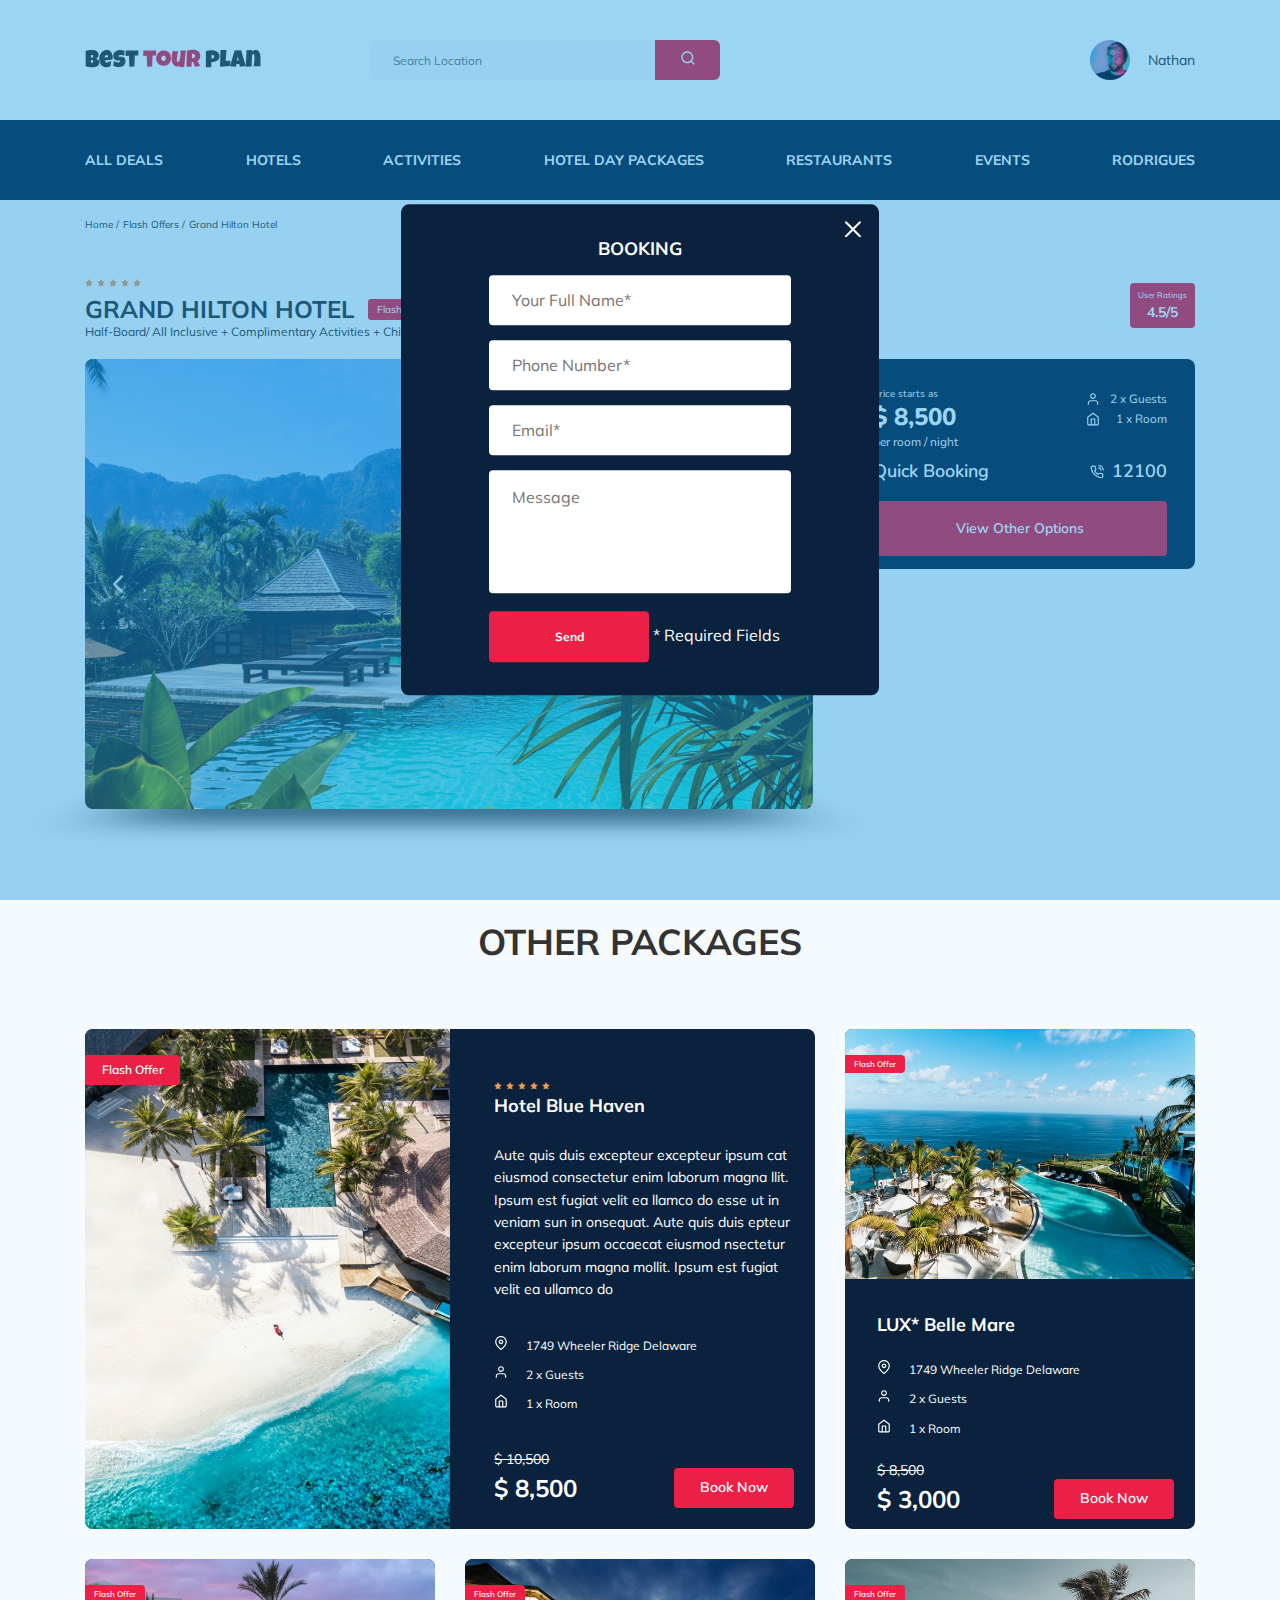
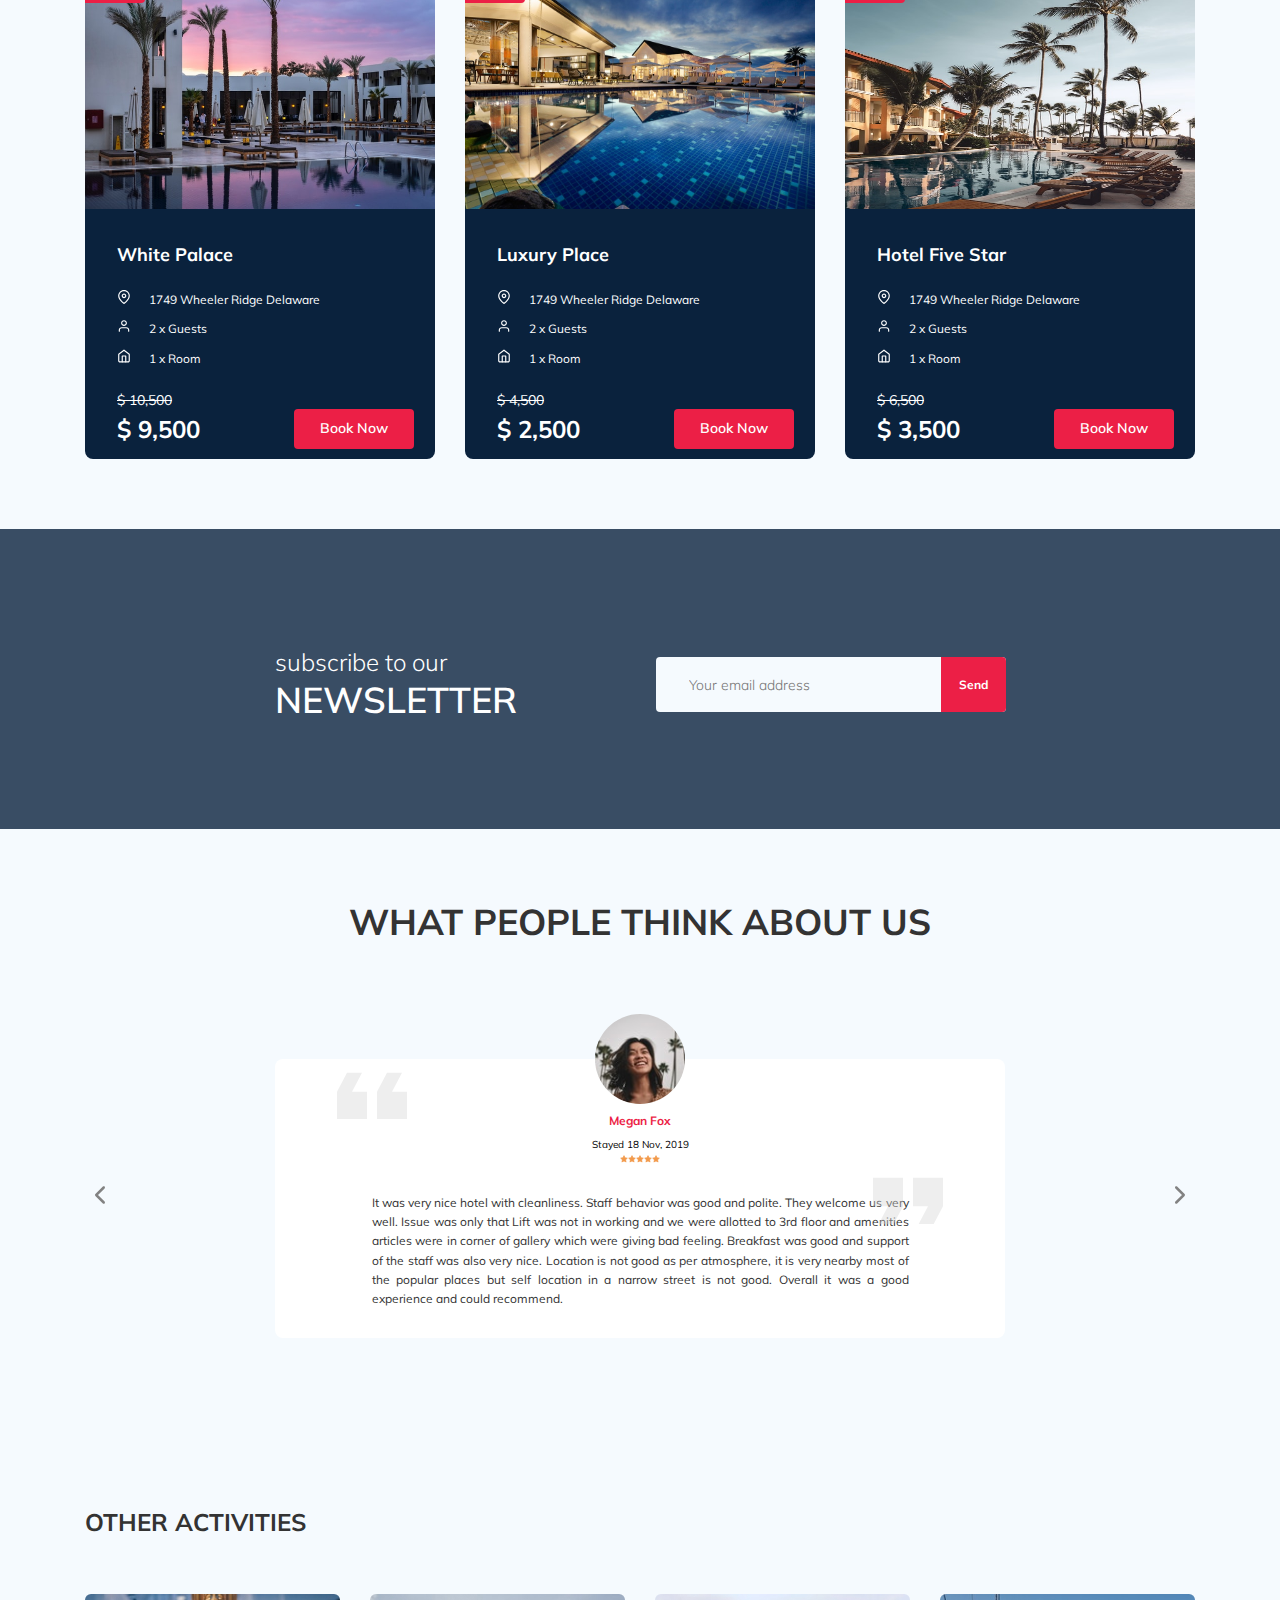
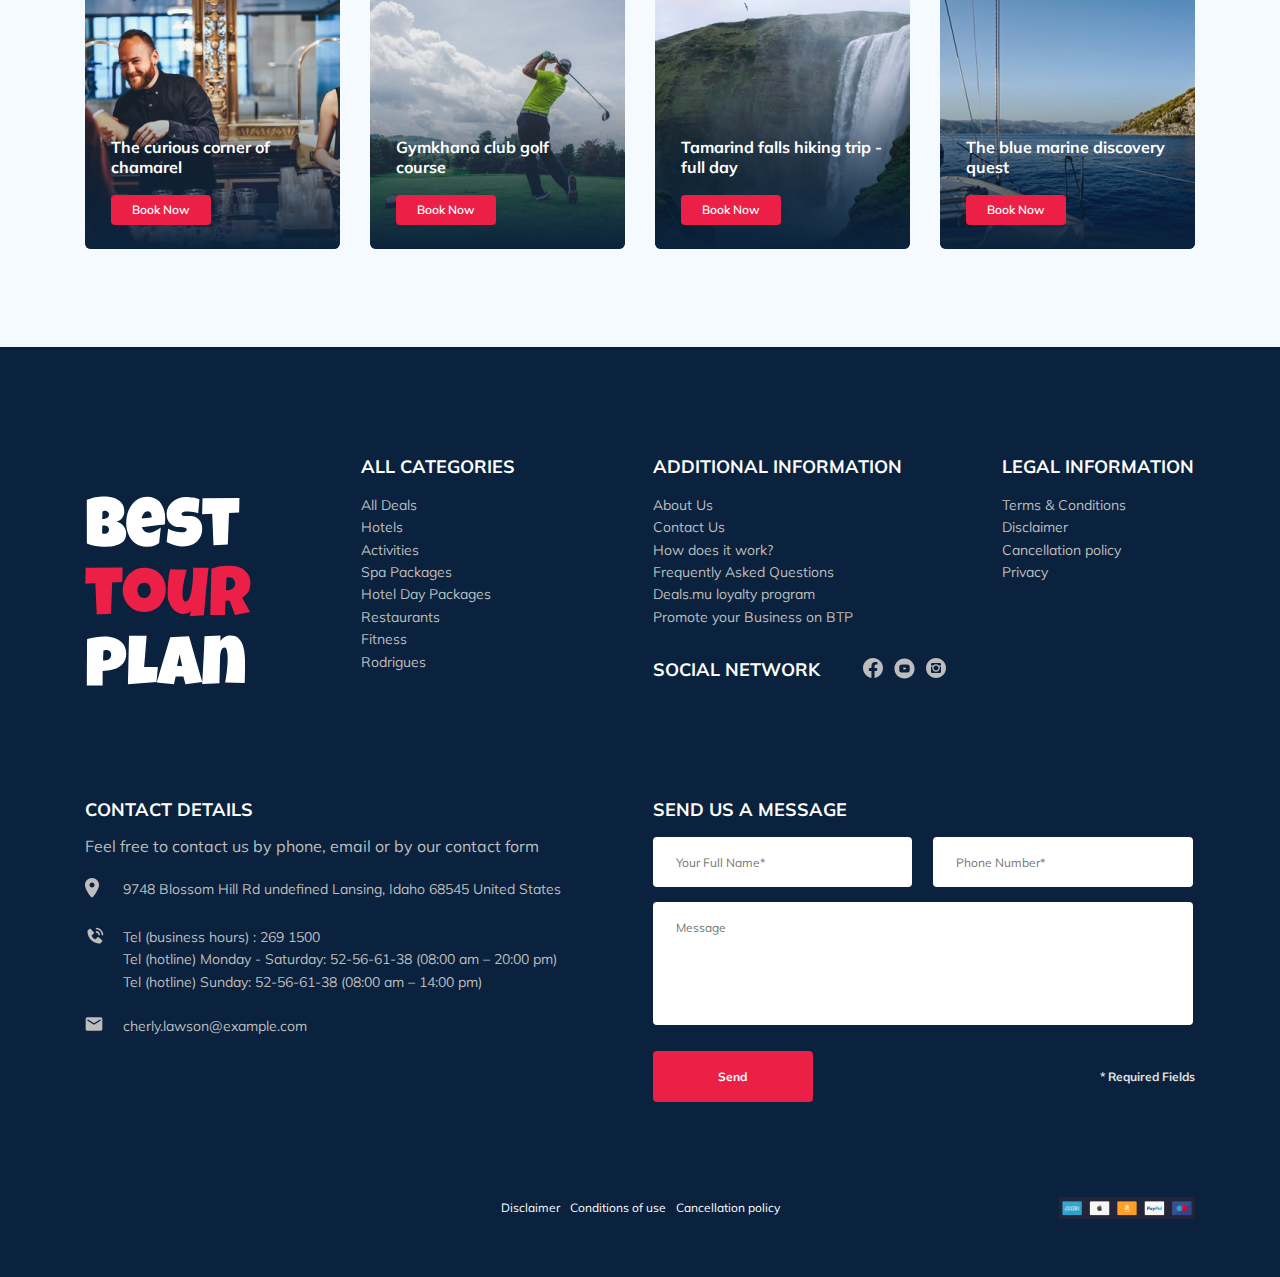
==== commit 40a31bc5: "create: in process modal form" ====
--- a/index.html
+++ b/index.html
@@ -647,7 +647,7 @@
               <input type="text" class="input footer__input" placeholder="Your Full Name*" name="name">
               <input type="text" class="input footer__input" placeholder="Phone Number*" name="phone">
             </div>            
-            <textarea class="footer__message" cols="30" rows="10" placeholder="Message" name="message"></textarea>
+            <textarea class="message footer__message" cols="30" rows="10" placeholder="Message" name="message"></textarea>
             <div class="footer__send">
             <button class="button footer__button">Send</button>
             <span class="footer__info">* Required Fields</span>
@@ -671,6 +671,32 @@
     <!-- /.container -->
   </footer>
   <!-- /.footer -->
+  <div class="modal">
+    <div class="modal__overlay"></div>
+    <!-- /.modal__overlay -->
+    <div class="modal__dialog">
+      <img class="modal__close" src="img/close.svg" alt="icon: close">
+      <div class="modal__booking">
+        <h3 class="modal__title">booking</h3>
+        <form action="#" method="post" class="modal__form">
+          <div class="modal__required-fields">
+            <input type="text" class="input modal__input" placeholder="Your Full Name*" name="name">
+            <input type="text" class="input modal__input" placeholder="Phone Number*" name="phone">
+            <input type="text" class="input modal__input" placeholder="Email*" name="email">
+          </div>
+          <textarea class="message modal__message" placeholder="Message" name="message"></textarea>
+          <div class="modal__send">
+            <button class="button modal__button">Send</button>
+            <span class="modal__info">* Required Fields</span>
+          </div>
+          <!-- /.modal__send -->
+        </form>
+      </div>
+      <!-- /.modal__contact-form -->
+    </div>
+    <!-- /.modal__dialog -->
+  </div>
+  <!-- /.modal -->
   <script src="js/swiper-bundle.min.js"></script> 
   <script src="js/main.js"></script>
   <script src="https://ajax.googleapis.com/ajax/libs/jquery/1.11.0/jquery.min.js"></script>
--- a/css/style.css
+++ b/css/style.css
@@ -20,6 +20,37 @@
 .booking {
   font-family: "Nunito";
   font-style: normal;
+}
+
+.input {
+  background-color: #fff;
+  border-radius: 4px;
+  border: none;
+  padding: 0 23px;
+  height: 50px;
+}
+
+.message {
+  background-color: #FFFFFF;
+  border-radius: 4px;
+  padding: 18px 23px;
+  border: none;
+  resize: none;
+}
+
+.button {
+  min-width: 160px;
+  min-height: 50px;
+  padding: 18px;
+  font-style: normal;
+  font-weight: 700;
+  font-size: 12px;
+  line-height: 15px;
+  color: #FFFFFF;
+  background-color: #EC1F46;
+  border: none;
+  border-radius: 4px;
+  cursor: pointer;
 }
 
 .navbar {
@@ -889,18 +920,14 @@
   justify-content: space-between;
 }
 .footer .input {
-  background-color: #fff;
-  flex-basis: 47%;
+  margin-bottom: 15px;
+  height: 50px;
+  flex-basis: 48%;
   /* width: 255px */
-  height: 50px;
-  border-radius: 4px;
   font-style: normal;
   font-weight: 400;
   font-size: 12px;
   line-height: 15px;
-  border: none;
-  padding: 0 23px;
-  margin-bottom: 15px;
 }
 .footer__message {
   width: 540px;
@@ -910,33 +937,18 @@
   font-size: 12px;
   line-height: 15px;
   margin-bottom: 22px;
-  padding: 18px 23px;
-  border-radius: 4px;
-  resize: none;
 }
 .footer__send {
   display: flex;
   align-items: center;
   justify-content: space-between;
 }
-.footer__button {
-  width: 160px;
-  height: 50px;
-  border: none;
-  background-color: #EC1F46;
-  color: #FFFFFF;
+.footer__info {
+  color: #E0E0E0;
+  font-style: normal;
   font-weight: 700;
   font-size: 12px;
   line-height: 15px;
-  border-radius: 4px;
-  cursor: pointer;
-}
-.footer__info {
-  color: #E0E0E0;
-  font-style: normal;
-  font-weight: 700;
-  font-size: 12px;
-  line-height: 15px;
 }
 
 .disclaimer {
@@ -967,6 +979,54 @@
 }
 .cards__block {
   margin-top: 95px;
+}
+
+.modal__overlay {
+  position: fixed;
+  top: 0;
+  left: 0;
+  right: 0;
+  bottom: 0;
+  background-color: rgba(0, 143, 223, 0.39);
+  z-index: 20;
+}
+.modal__dialog {
+  position: fixed;
+  top: 50%;
+  left: 50%;
+  transform: translate(-50%, -50%);
+  width: 478px;
+  background-color: #0A223D;
+  color: #FFFFFF;
+  border-radius: 8px;
+  padding: 33px 88px;
+  z-index: 21;
+}
+.modal__close {
+  position: absolute;
+  top: 17px;
+  right: 18px;
+  cursor: pointer;
+  text-decoration: none;
+}
+.modal__title {
+  font-family: "Mulish";
+  font-style: normal;
+  font-weight: 700;
+  font-size: 18px;
+  line-height: 23px;
+  text-transform: uppercase;
+  text-align: center;
+  margin: 0 0 15px;
+}
+.modal__input {
+  width: 100%;
+  margin-bottom: 15px;
+}
+.modal__message {
+  width: 100%;
+  min-height: 123px;
+  margin-bottom: 15px;
 }
 
 @media (max-width: 1200px) {
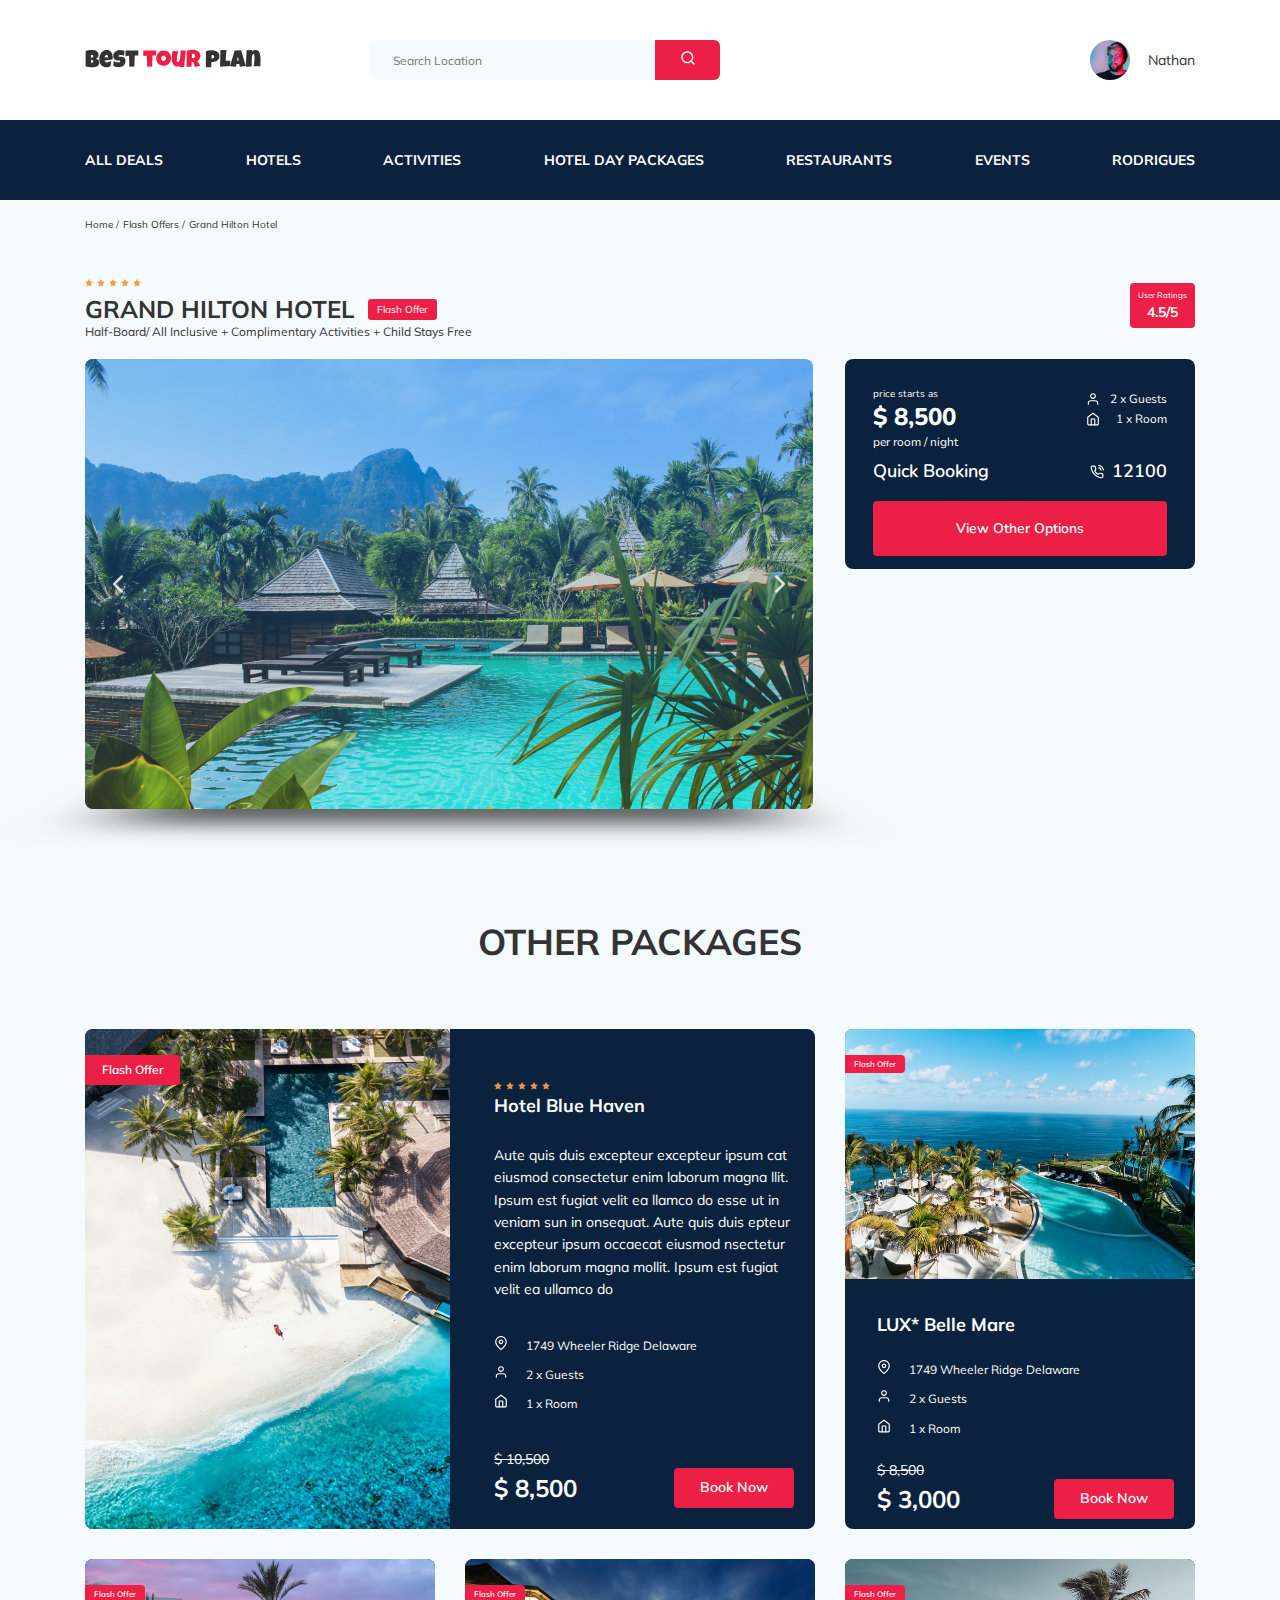
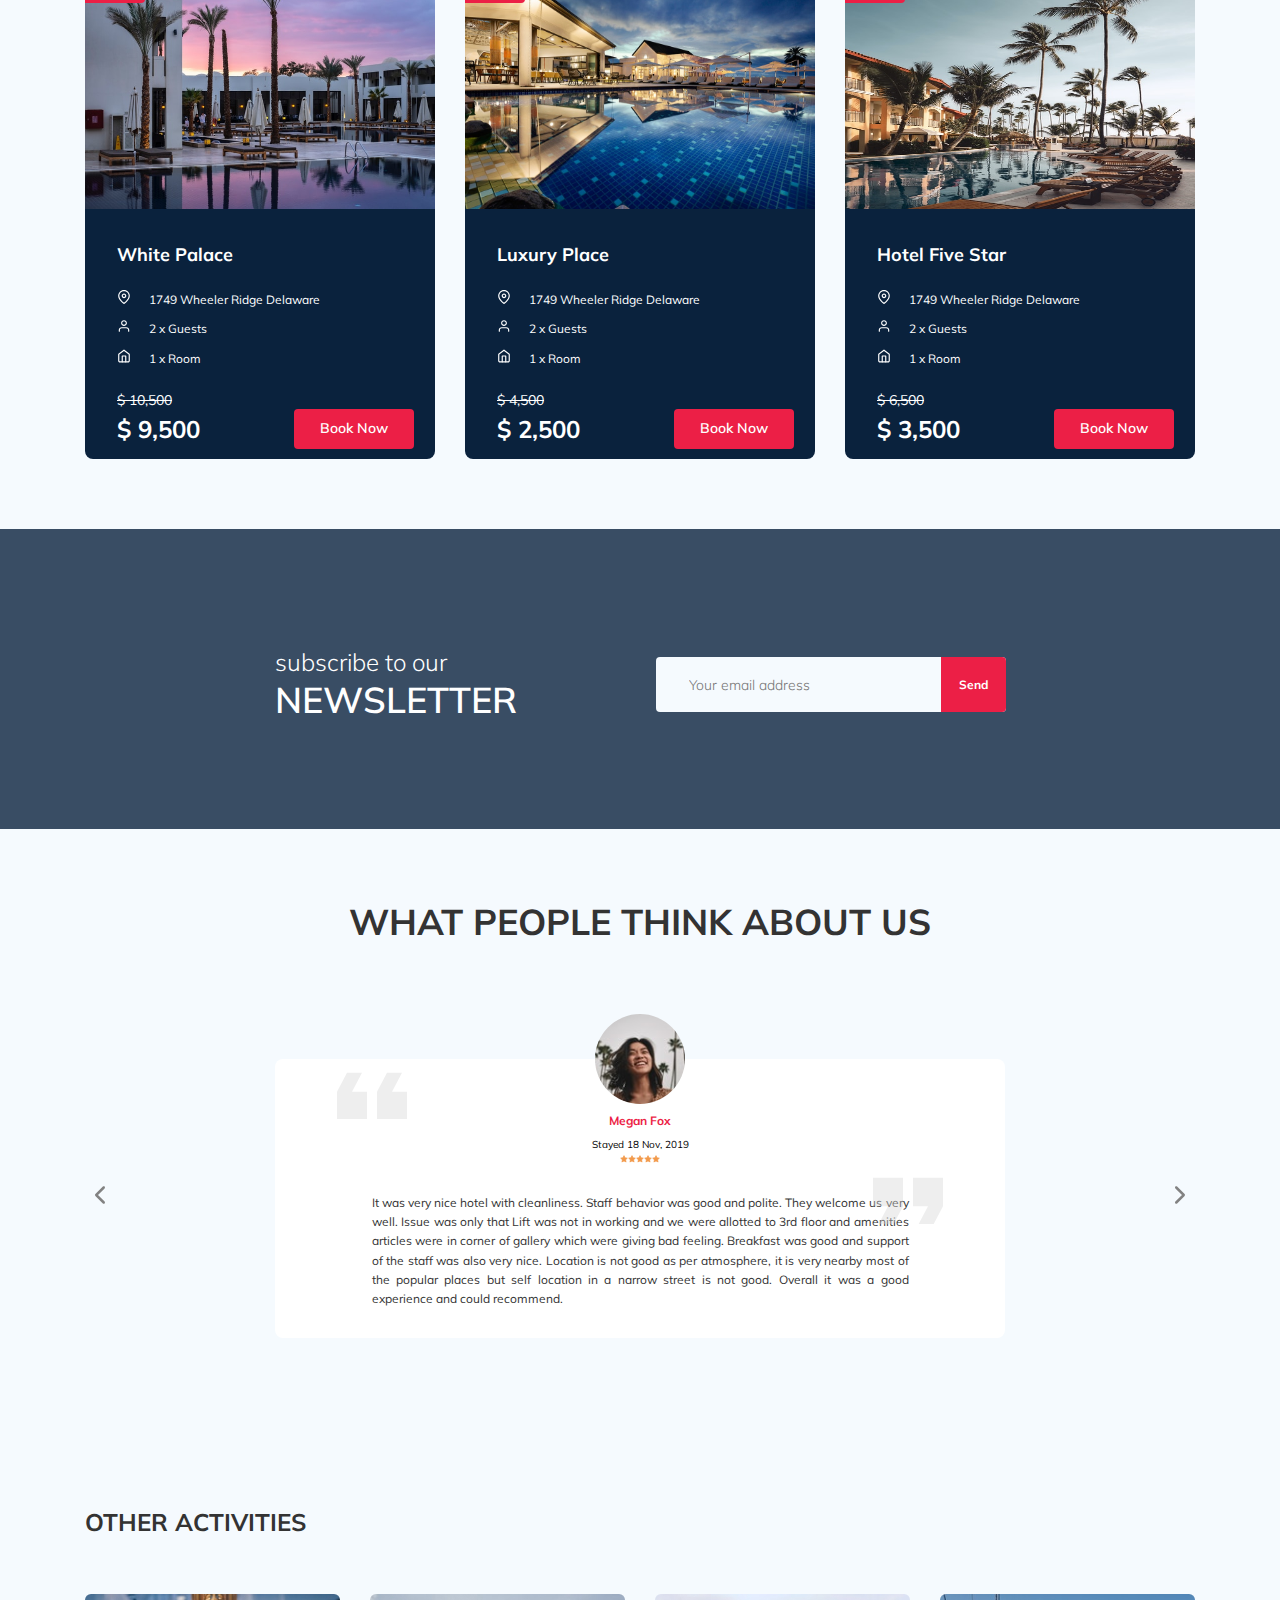
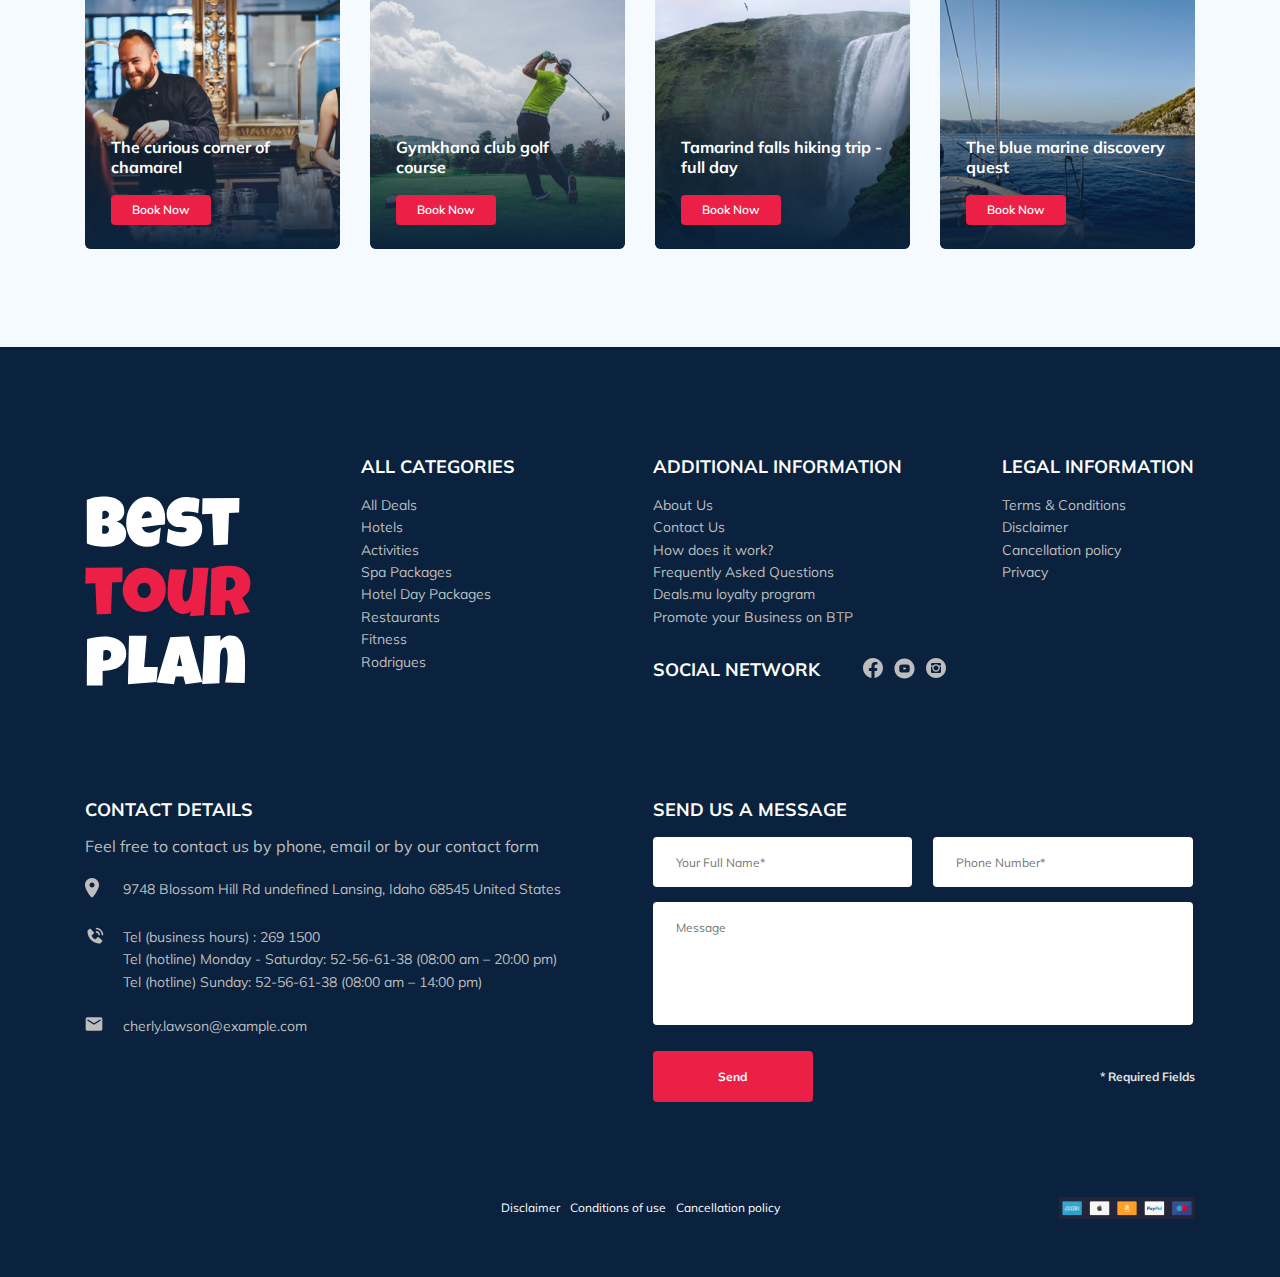
==== commit ab69dc60: "create: in process modal. main.js" ====
--- a/index.html
+++ b/index.html
@@ -109,7 +109,7 @@
             <p class="hotel-description">Half-Board/ All Inclusive + Complimentary Activities + Child Stays Free</p>
           </div>
           <!-- /.hotel-info__text -->
-          <div class="rating hotel-info__rating">
+          <div data-toggle = "modal" class="rating hotel-info__rating">
             <span class="rating-text">User Ratings</span>
             <span class="rating-count">4.5/5</span>
           </div>
@@ -173,7 +173,7 @@
                   </a>
                 </div>
                 <!-- /.booking__call-center -->
-                <button class="button booking__button">View Other Options</button>
+                <button data-toggle="modal" class="button booking__button">View Other Options</button>
               </div>
               <!-- /.booking -->
               <div class="map">
@@ -697,6 +697,7 @@
     <!-- /.modal__dialog -->
   </div>
   <!-- /.modal -->
+  <script src="js/jquery-3.6.1.min.js"></script>
   <script src="js/swiper-bundle.min.js"></script> 
   <script src="js/main.js"></script>
   <script src="https://ajax.googleapis.com/ajax/libs/jquery/1.11.0/jquery.min.js"></script>
--- a/css/style.css
+++ b/css/style.css
@@ -989,6 +989,13 @@
   bottom: 0;
   background-color: rgba(0, 143, 223, 0.39);
   z-index: 20;
+  visibility: hidden;
+  opacity: 0;
+  transition: opacity 0.2s;
+}
+.modal__overlay--visible {
+  visibility: visible;
+  opacity: 1;
 }
 .modal__dialog {
   position: fixed;
@@ -1001,6 +1008,13 @@
   border-radius: 8px;
   padding: 33px 88px;
   z-index: 21;
+  visibility: hidden;
+  opacity: 0;
+  transition: opacity 0.2s;
+}
+.modal__dialog--visible {
+  visibility: visible;
+  opacity: 1;
 }
 .modal__close {
   position: absolute;
@@ -1027,6 +1041,18 @@
   width: 100%;
   min-height: 123px;
   margin-bottom: 15px;
+}
+.modal__send {
+  display: flex;
+  justify-content: space-between;
+  align-items: center;
+}
+.modal__info {
+  color: #E0E0E0;
+  font-style: normal;
+  font-weight: 700;
+  font-size: 12px;
+  line-height: 15px;
 }
 
 @media (max-width: 1200px) {
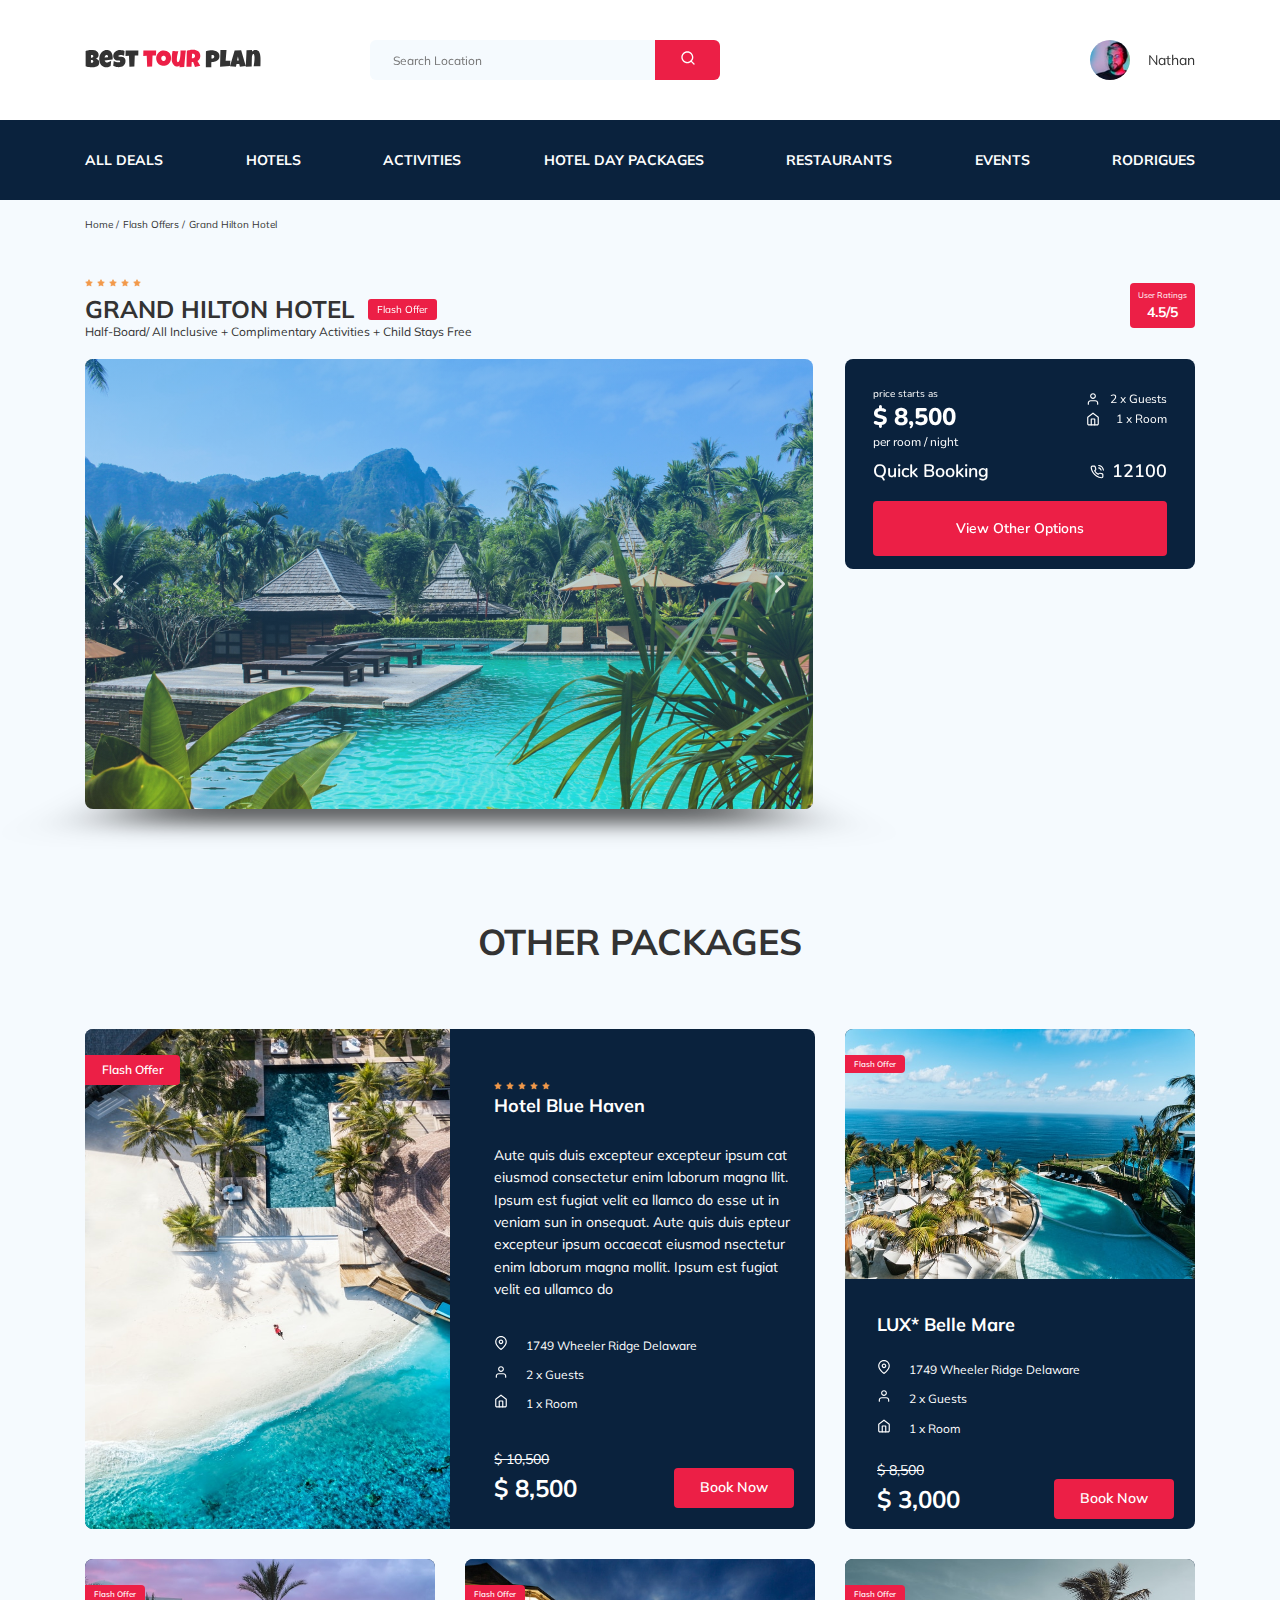
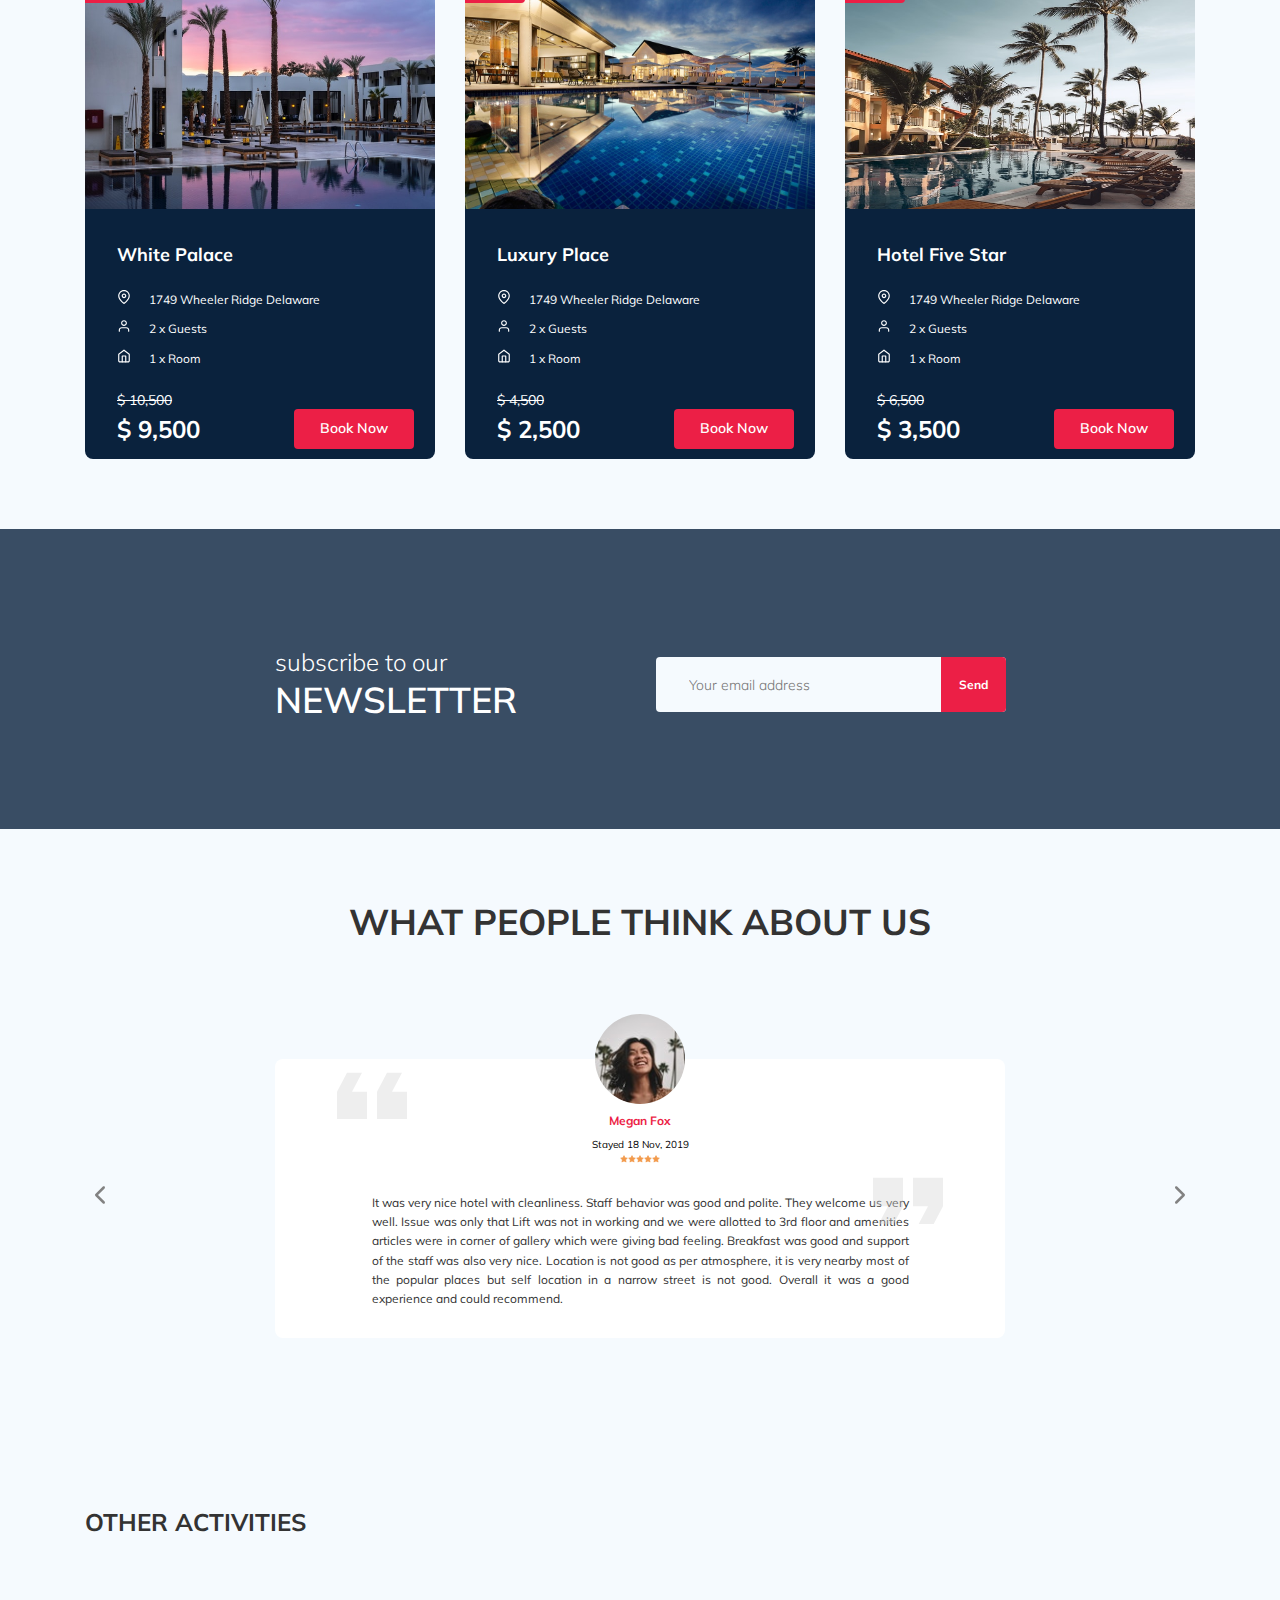
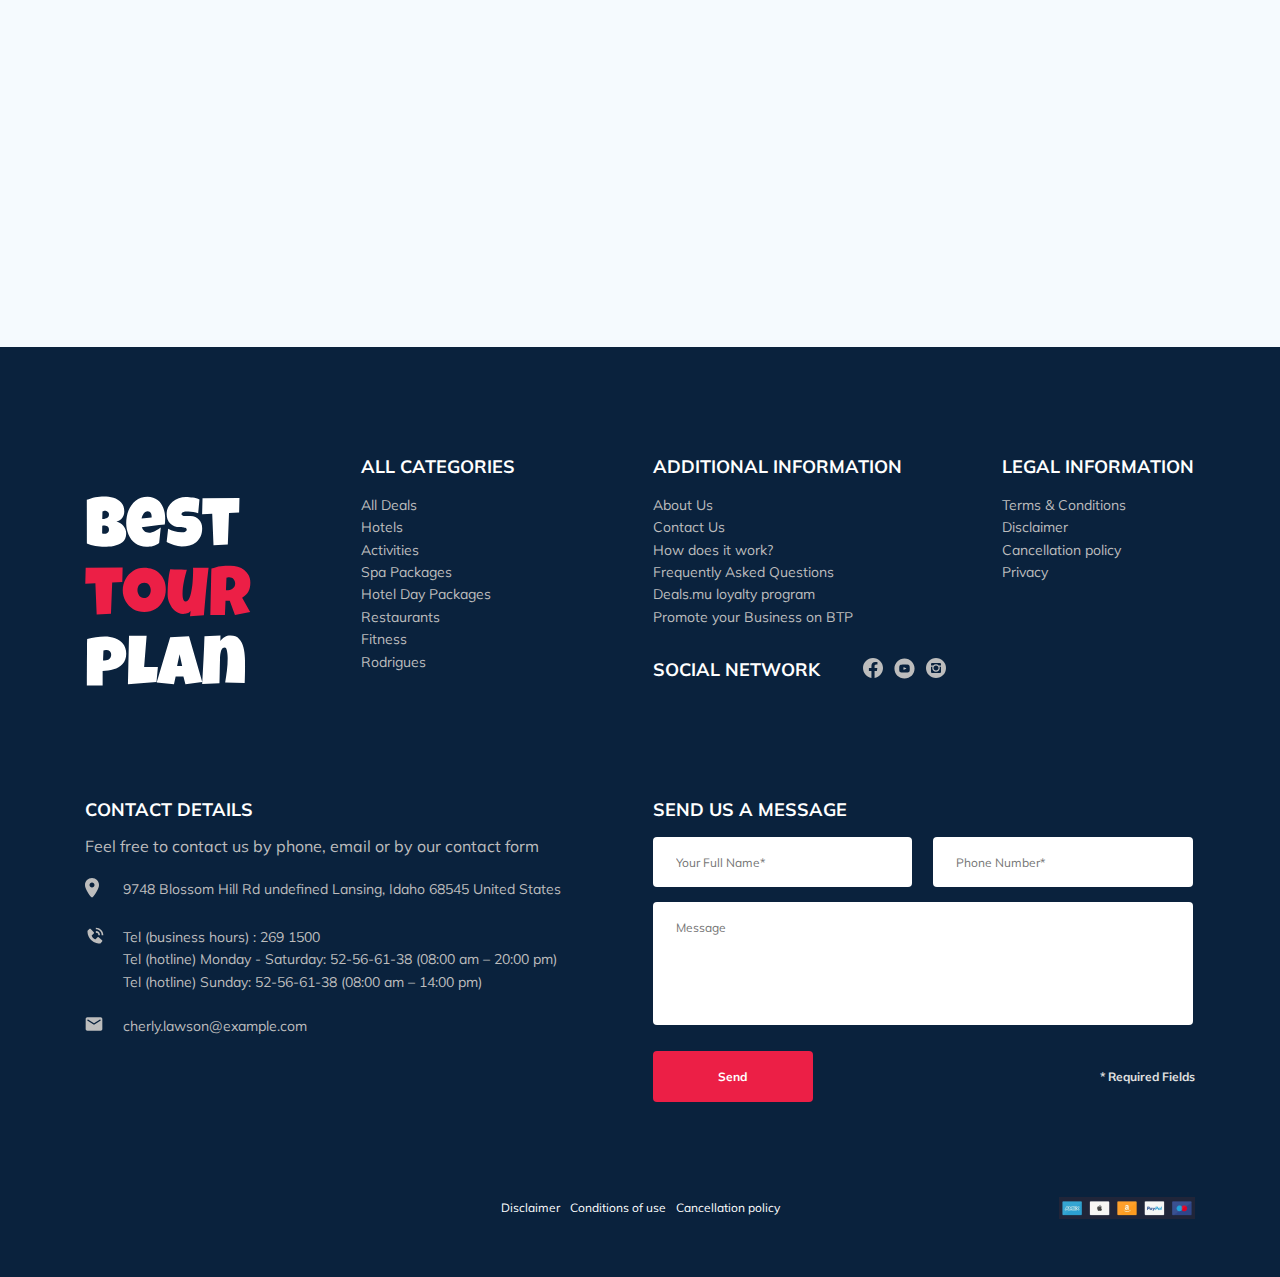
==== commit ed09ff5e: "create: animation" ====
--- a/index.html
+++ b/index.html
@@ -12,24 +12,25 @@
     rel="stylesheet">
     <link rel="stylesheet" href="css/normalize.css">
     <link rel="stylesheet" href="css/swiper-bundle.min.css">
+    <link rel="stylesheet" href="css/aos.css">
     <link rel="stylesheet" href="css/style.css">
 </head>
 <body>
   <header class="navbar navbar__mobile_fixed">
     <div class="container">
       <div class="navbar-top">
-        <a href="index.html" class="logo">
+        <a href="index.html" class="logo" data-aos="fade-up" data-aos-delay="100">
           <img src="/img/horizontal-logo.svg" 
           alt="Logo: Best tour plan"  
           class="logo__image">
         </a>
-        <form action="#" class="search navbar__search navbar__search--mobile_hidden">
+        <form action="#" class="search navbar__search navbar__search--mobile_hidden" data-aos="fade-up" data-aos-delay="200">
           <input type="text" class="search__input" placeholder="Search Location">
           <button class="search__button">
             <img src="img/search.svg" alt="Icon: search" >
           </button>
         </form>
-        <a href="#" class="user navbar__user navbar__user--mobile_hidden">
+        <a href="#" class="user navbar__user navbar__user--mobile_hidden" data-aos="fade-up" data-aos-delay="300">
           <img src="img/user-avatar.jpg" alt="avatar: Nathan" class="user__avatar" >
           <span class="user__Name">Nathan</span>
         </a>
@@ -103,13 +104,13 @@
               </div>
               <!-- /.stars -->
               <h1 class="hotel-name hotel-info__name">GRAND HILTON HOTEL</h1>
-              <span class="offer hotel-info__offer">Flash Offer</span>              
+              <span class="offer hotel-info__offer" data-aos="flip-left" data-aos-duration="500">Flash Offer</span>              
             </div>
             <!-- /.hotel-wrapper -->
             <p class="hotel-description">Half-Board/ All Inclusive + Complimentary Activities + Child Stays Free</p>
           </div>
           <!-- /.hotel-info__text -->
-          <div data-toggle = "modal" class="rating hotel-info__rating">
+          <div data-toggle = "modal" data-href="#rating-modal" class="rating hotel-info__rating">
             <span class="rating-text">User Ratings</span>
             <span class="rating-count">4.5/5</span>
           </div>
@@ -144,7 +145,7 @@
             </div>
             <!-- ./swiper -->
             <div class="hotel-right">
-              <div class="booking">
+              <div class="booking" data-aos="flip-left" data-aos-duration="500">
                 <div class="booking__info">
                   <div class="booking__price">
                     <span class="booking__start">price starts as</span>
@@ -173,7 +174,11 @@
                   </a>
                 </div>
                 <!-- /.booking__call-center -->
-                <button data-toggle="modal" class="button booking__button">View Other Options</button>
+                <button 
+                  data-toggle="modal" 
+                  data-href="#booking-modal" 
+                  class="button booking__button">View Other Options
+                </button>
               </div>
               <!-- /.booking -->
               <div class="map">
@@ -429,7 +434,7 @@
       </h2>
       <!-- /.newsletter-title -->
       <form action="subscribe.php" method="post" class="subscribe newsletter__subscribe">
-        <input type="text" class="subscribe__input" placeholder="Your email address" name="email">
+        <input type="text" class="subscribe__input" placeholder="Your email address" name="email" required>
         <button class="subscribe__button">
           Send
         </button>
@@ -532,25 +537,25 @@
     <div class="container">
       <h2 class="activities__title">Other Activities</h2>
       <div class="activities-wrapper">
-        <div class="card card__item">
+        <div class="card card__item" data-aos="fade-up" data-aos-delay="100">
           <img src="img/activity-1.jpg" alt="The curious corner of chamarel" class="card__image">
           <h3 class="card__title">The curious corner of chamarel</h3>
           <button class="card__button">Book Now</button>
         </div>
         <!-- /.card -->
-        <div class="card card__item">
+        <div class="card card__item" data-aos="fade-up" data-aos-delay="200">
           <img src="img/activity-2.jpg" alt="Gymkhana club golf course" class="card__image">
           <h3 class="card__title">Gymkhana club golf course</h3>
           <button class="card__button">Book Now</button>
         </div>
         <!-- /.card -->
-        <div class="card card__item">
+        <div class="card card__item" data-aos="fade-up" data-aos-delay="300">
           <img src="img/activity-3.jpg" alt="Tamarind falls hiking trip - full day" class="card__image">
           <h3 class="card__title">Tamarind falls hiking trip - full day</h3>
           <button class="card__button">Book Now</button>
         </div>
         <!-- /.card -->
-        <div class="card card__item">
+        <div class="card card__item" data-aos="fade-up" data-aos-delay="400">
           <img src="img/activity-4.jpg" alt="The blue marine discovery quest" class="card__image">
           <h3 class="card__title">The blue marine discovery quest</h3>
           <button class="card__button">Book Now</button>
@@ -642,10 +647,10 @@
         <!-- /.contact-details -->
         <div class="footer__send-message">
           <h3 class="footer__title">Send us a message</h3>
-          <form action="send.php" method="post" class="footer__form">
+          <form action="send.php" method="post" class="footer__form form">
             <div class="footer__required-fields">
-              <input type="text" class="input footer__input" placeholder="Your Full Name*" name="name">
-              <input type="text" class="input footer__input" placeholder="Phone Number*" name="phone">
+              <input type="text" class="input footer__input" placeholder="Your Full Name*" name="name" required minlength="3">
+              <input type="tel" class="input footer__input" placeholder="Phone Number*" name="phone" required>
             </div>            
             <textarea class="message footer__message" cols="30" rows="10" placeholder="Message" name="message"></textarea>
             <div class="footer__send">
@@ -671,18 +676,18 @@
     <!-- /.container -->
   </footer>
   <!-- /.footer -->
-  <div class="modal">
+  <div class="modal" id="booking-modal">
     <div class="modal__overlay"></div>
     <!-- /.modal__overlay -->
     <div class="modal__dialog">
       <img class="modal__close" src="img/close.svg" alt="icon: close">
       <div class="modal__booking">
         <h3 class="modal__title">booking</h3>
-        <form action="#" method="post" class="modal__form">
+        <form action="send.php" method="post" class="modal__form form" id="modalForm">
           <div class="modal__required-fields">
-            <input type="text" class="input modal__input" placeholder="Your Full Name*" name="name">
-            <input type="text" class="input modal__input" placeholder="Phone Number*" name="phone">
-            <input type="text" class="input modal__input" placeholder="Email*" name="email">
+            <input type="text" class="input modal__input" placeholder="Your Full Name*" name="name" required minlength="3">
+            <input type="tel" class="input modal__input" placeholder="Phone Number*" name="phone" required>
+            <input type="email" class="input modal__input" placeholder="Email*" name="email" required>
           </div>
           <textarea class="message modal__message" placeholder="Message" name="message"></textarea>
           <div class="modal__send">
@@ -697,8 +702,37 @@
     <!-- /.modal__dialog -->
   </div>
   <!-- /.modal -->
-  <script src="js/jquery-3.6.1.min.js"></script>
-  <script src="js/swiper-bundle.min.js"></script> 
+  <div class="modal" id="rating-modal">
+    <div class="modal__overlay"></div>
+    <!-- /.modal__overlay -->
+    <div class="modal__dialog">
+      <img class="modal__close" src="img/close.svg" alt="icon: close">
+      <div class="modal__booking">
+        <h3 class="modal__title">send us feedback</h3>
+        <form action="#" method="post" class="modal__form form">
+          <div class="modal__required-fields">
+            <input type="text" class="input modal__input" placeholder="Your Full Name*" name="name" required minlength="3">
+            <input type="tel" class="input modal__input" placeholder="Phone Number*" name="phone" required>
+            <input type="email" class="input modal__input" placeholder="Email*" name="email" required>
+          </div>
+          <textarea class="message modal__message" placeholder="Message" name="message"></textarea>
+          <div class="modal__send">
+            <button class="button modal__button">Send</button>
+            <span class="modal__info">* Required Fields</span>
+          </div>
+          <!-- /.modal__send -->
+        </form>
+      </div>
+      <!-- /.modal__contact-form -->
+    </div>
+    <!-- /.modal__dialog -->
+  </div>
+  <!-- /.modal -->
+  <script src="js/jquery-3.1.1.min.js"></script>
+  <script src="js/jquery.validate.min.js"></script>
+  <script src="js/jquery.mask.min.js"></script>
+  <script src="js/swiper-bundle.min.js"></script>
+  <script src="js/aos.js"></script>
   <script src="js/main.js"></script>
   <script src="https://ajax.googleapis.com/ajax/libs/jquery/1.11.0/jquery.min.js"></script>
   <script src="js/parallax/parallax.js"></script>
